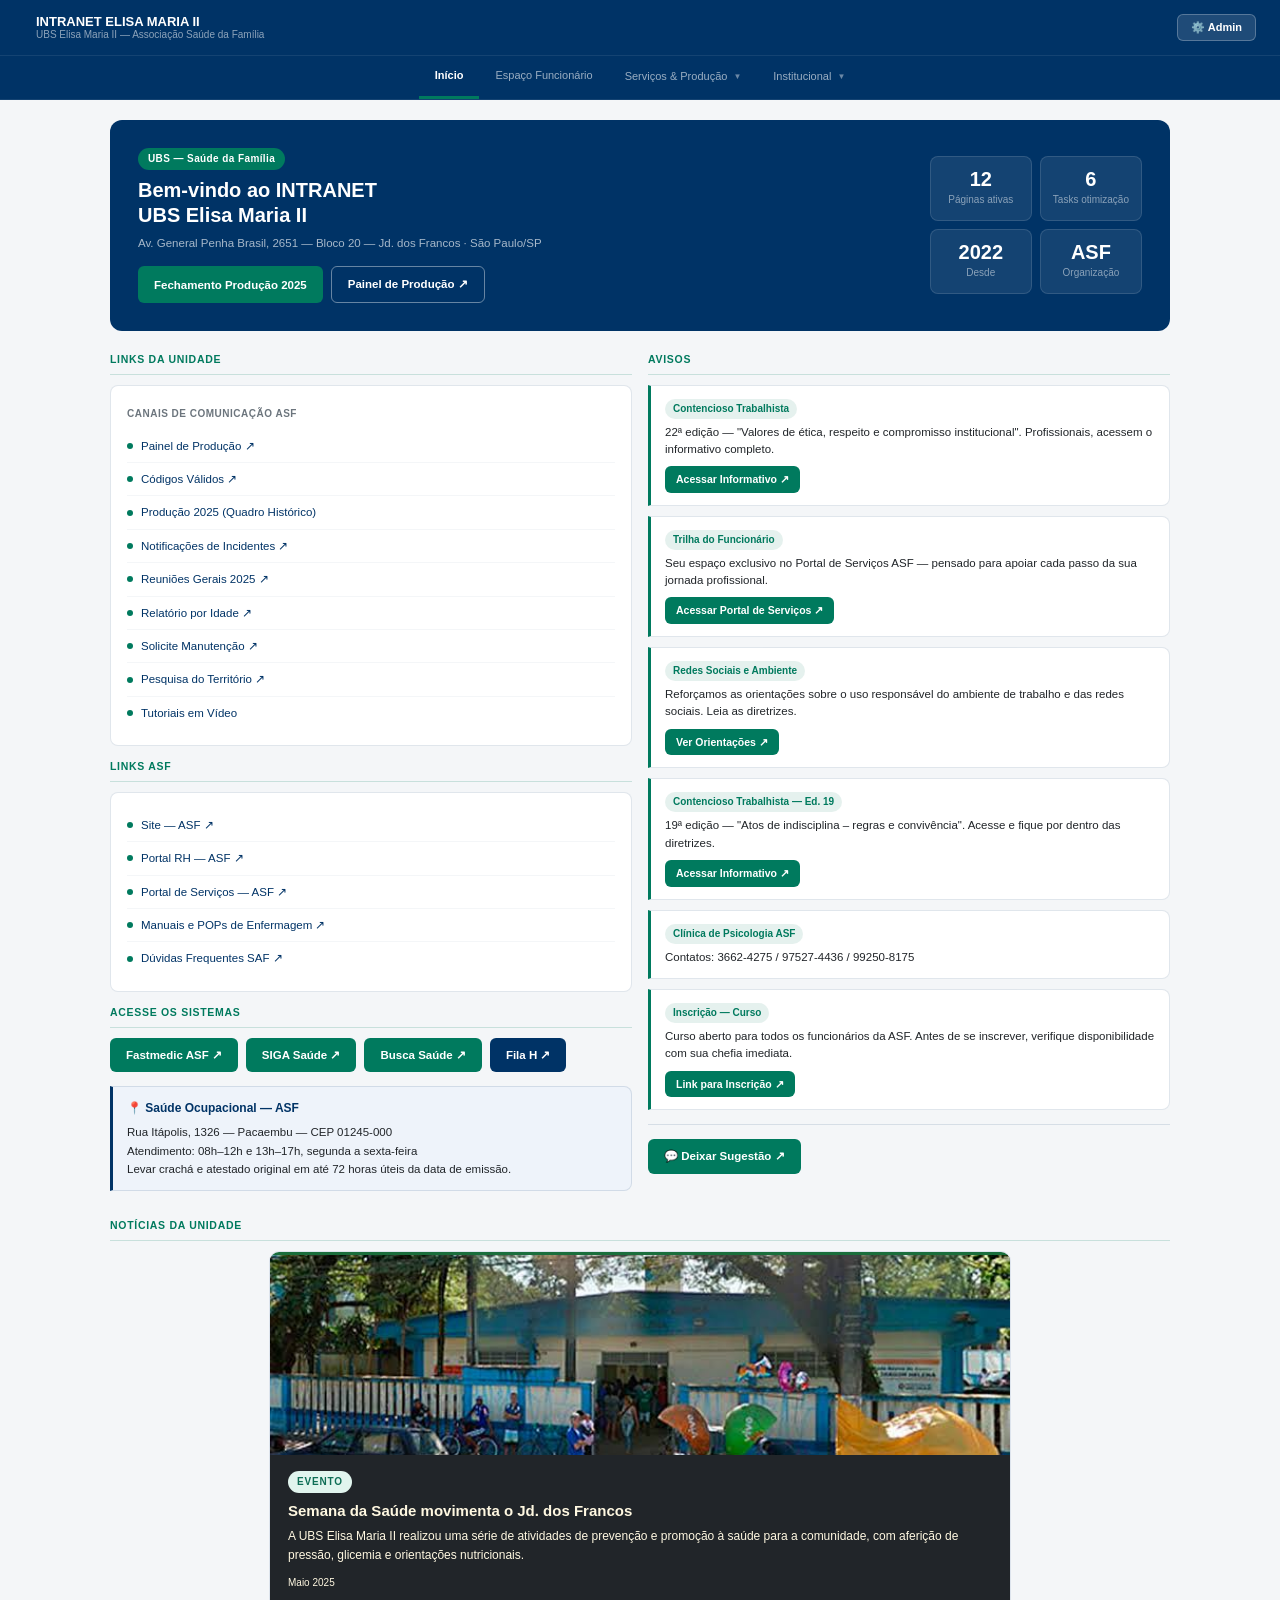
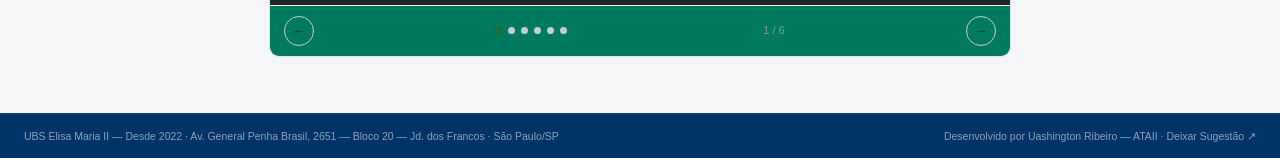
==== index.html @ 4fa6b0f8 "Mudando o nome do arquivo para index.html" ====
<!DOCTYPE html>
<html lang="pt-BR">

<head>
  <meta charset="UTF-8">
  <meta name="viewport" content="width=device-width, initial-scale=1.0">
  <title>INTRANET — UBS Elisa Maria II</title>
  <link rel="stylesheet" href="css/style.css">
</head>

<body>

  <!-- ════════════════════════════ HEADER ════════════════════════════ -->
  <header class="header">
    <a class="brand" onclick="goPage('inicio')">
      <img style="max-width: 8%;" src="asf-removebg-preview.png  " alt="">
      <div class="brand-text">
        <span class="brand-name">INTRANET ELISA MARIA II</span>
        <span class="brand-sub">UBS Elisa Maria II — Associação Saúde da Família</span>
      </div>
    </a>
    <button class="admin-header-btn" onclick="openAdminLogin()">⚙️ Admin</button>
  </header>

  <!-- ════════════════════════════ NAVBAR ════════════════════════════ -->
  <nav class="navbar" id="navbar">
    <!-- Início -->
    <div class="nav-item active" data-page="inicio" onclick="goPage('inicio')">Início</div>

    <!-- Espaço Funcionário -->
    <div class="nav-item" data-page="espaco" onclick="goPage('espaco')">Espaço Funcionário</div>

    <!-- Serviços & Produção -->
    <div class="nav-dropdown">
      <button class="nav-dropbtn">Serviços & Produção <span class="arrow">▼</span></button>
      <div class="nav-dropdown-content">
        <div class="nav-item" data-page="tutoriais" onclick="goPage('tutoriais')">Tutoriais em Vídeo</div>
        <div class="nav-item" data-page="territorio" onclick="goPage('territorio')">Território</div>
        <div class="nav-item" data-page="producao" onclick="goPage('producao')">Fechamento Produção 2025</div>
        <div class="nav-item" data-page="telefones" onclick="goPage('telefones')">Telefones Úteis</div>
      </div>
    </div>

    <!-- Institucional -->
    <div class="nav-dropdown">
      <button class="nav-dropbtn">Institucional <span class="arrow">▼</span></button>
      <div class="nav-dropdown-content">
        <div class="nav-item" data-page="missao" onclick="goPage('missao')">Missão e Visão</div>
        <div class="nav-item" data-page="aconteceu" onclick="goPage('aconteceu')">Aconteceu no Elisa II</div>
      </div>
    </div>
  </nav>

  <!-- ════════════════════════════ PÁGINAS ════════════════════════════ -->

  <!-- ── INÍCIO ── -->
  <div class="page active" id="pg-inicio">
    <div class="main">

      <div class="hero">
        <div class="hero-left">
          <span class="hero-badge">UBS — Saúde da Família</span>
          <h1>Bem-vindo ao INTRANET<br>UBS Elisa Maria II</h1>
          <p>Av. General Penha Brasil, 2651 — Bloco 20 — Jd. dos Francos · São Paulo/SP</p>
          <div class="hero-actions">
            <button class="btn btn-green" onclick="goPage('producao')">Fechamento Produção 2025</button>
            <a class="btn btn-outline-white" href="https://lookerstudio.google.com/s/kSRk7RGG6Fc" target="_blank"
              rel="noopener">Painel de Produção ↗</a>
          </div>
        </div>
        <div class="stats-grid">
          <div class="stat-card">
            <div class="stat-num">12</div>
            <div class="stat-label">Páginas ativas</div>
          </div>
          <div class="stat-card">
            <div class="stat-num">6</div>
            <div class="stat-label">Tasks otimização</div>
          </div>
          <div class="stat-card">
            <div class="stat-num">2022</div>
            <div class="stat-label">Desde</div>
          </div>
          <div class="stat-card">
            <div class="stat-num">ASF</div>
            <div class="stat-label">Organização</div>
          </div>
        </div>
      </div>

      <div class="grid-2">
        <div>
          <div class="section-title">Links da Unidade</div>
          <div class="card">
            <p class="label-mini">Canais de Comunicação ASF</p>
            <a class="link-item" href="https://lookerstudio.google.com/s/kSRk7RGG6Fc" target="_blank"><span
                class="link-dot"></span>Painel de Produção ↗</a>
            <a class="link-item"
              href="https://docs.google.com/spreadsheets/d/16RR93oftCf_HwgSDiR7a7Z479o3SIHsOuPSu8A99-ho/edit?usp=sharing"
              target="_blank"><span class="link-dot"></span>Códigos Válidos ↗</a>
            <a class="link-item" href="#" onclick="goPage('producao');return false;"><span
                class="link-dot"></span>Produção 2025 (Quadro Histórico)</a>
            <a class="link-item" href="http://portal.saudedafamilia.org/ASFPesquisa/" target="_blank"><span
                class="link-dot"></span>Notificações de Incidentes ↗</a>
            <a class="link-item"
              href="https://docs.google.com/spreadsheets/d/e/2PACX-1vTS7S0PNtq6ldLuMy5qvCc7ppmtYqmpJDeay9tLh4TyhqOQcVycq1SSYLpQLKpsd4zYFFqaWVrKKi_M/pub?gid=1036982012&single=true&output=pdf"
              target="_blank"><span class="link-dot"></span>Reuniões Gerais 2025 ↗</a>
            <a class="link-item"
              href="https://lookerstudio.google.com/embed/u/0/reporting/6e486592-03f9-4856-9f16-099adacba0db/page/p_2ce3hm3kwd"
              target="_blank"><span class="link-dot"></span>Relatório por Idade ↗</a>
            <a class="link-item"
              href="https://docs.google.com/forms/d/e/1FAIpQLScyAi8FkZ9QKPuhp3hT5o93SmapsVHcFh4o_IoH3g23QhutRg/viewform"
              target="_blank"><span class="link-dot"></span>Solicite Manutenção ↗</a>
            <a class="link-item"
              href="https://script.google.com/macros/s/AKfycbx_i3jmiJw-WCem_1BwaOjSOH1WIs7LGUbDLyeGyCP2BsDNxpOQcG13u_Mr7_VL13k/exec"
              target="_blank"><span class="link-dot"></span>Pesquisa do Território ↗</a>
            <a class="link-item" href="#" onclick="goPage('tutoriais');return false;"><span
                class="link-dot"></span>Tutoriais em Vídeo</a>
          </div>

          <div class="section-title">Links ASF</div>
          <div class="card">
            <a class="link-item" href="https://www.saudedafamilia.org/" target="_blank"><span
                class="link-dot"></span>Site — ASF ↗</a>
            <a class="link-item" href="http://portal.saudedafamilia.org/PORTALASF/Login.aspx" target="_blank"><span
                class="link-dot"></span>Portal RH — ASF ↗</a>
            <a class="link-item" href="http://portal.saudedafamilia.org/ASF/Home/Index" target="_blank"><span
                class="link-dot"></span>Portal de Serviços — ASF ↗</a>
            <a class="link-item" href="https://www.saudedafamilia.org/Home/Enfermagem" target="_blank"><span
                class="link-dot"></span>Manuais e POPs de Enfermagem ↗</a>
            <a class="link-item" href="https://saudedafamilia.org/Transparencia/DuvidasFrequentesSAF"
              target="_blank"><span class="link-dot"></span>Dúvidas Frequentes SAF ↗</a>
          </div>

          <div class="section-title">Acesse os Sistemas</div>
          <div class="btn-group">
            <a class="btn btn-green" href="https://saude.fastmedic.com.br/asfsaopaulo" target="_blank">Fastmedic ASF
              ↗</a>
            <a class="btn btn-green" href="https://siga.saude.prefeitura.sp.gov.br/sms/login.do?method=logoff"
              target="_blank">SIGA Saúde ↗</a>
            <a class="btn btn-green" href="https://buscasaude.prefeitura.sp.gov.br/" target="_blank">Busca Saúde ↗</a>
            <a class="btn btn-navy" href="http://172.17.250.105:8080/filah" target="_blank">Fila H ↗</a>
          </div>

          <div class="info-block">
            <h3>📍 Saúde Ocupacional — ASF</h3>
            <p>Rua Itápolis, 1326 — Pacaembu — CEP 01245-000<br>
              Atendimento: 08h–12h e 13h–17h, segunda a sexta-feira<br>
              Levar crachá e atestado original em até 72 horas úteis da data de emissão.</p>
          </div>
        </div>

        <div>
          <div class="section-title">Avisos</div>
          <div id="avisos-container"></div>

          <div class="divider"></div>
          <div class="btn-group">
            <a class="btn btn-green"
              href="https://docs.google.com/forms/d/e/1FAIpQLSe1J32KYyP0vvBQekujlsO9l6V8b3mlJfW5ge34xovFd7Z3dQ/viewform"
              target="_blank">💬 Deixar Sugestão ↗</a>
          </div>
        </div>
      </div>

      <!-- ── CARROSSEL DE NOTÍCIAS ── -->
      <div style="margin-bottom:24px;">
        <div class="section-title">Notícias da Unidade</div>
        <div id="news-carousel" style="border-radius:10px;overflow:hidden;background:#fff;border:1px solid #dde4ed;">

          <div style="height:3px;background:#e2eaf2;">
            <div id="news-progress" style="height:3px;background:#1a6e3c;width:0%;"></div>
          </div>

          <!-- SLIDE 1 -->
          <div class="news-slide active" style="display:flex;flex-direction:column;">
            <img src="img/teste.jpg" alt="Semana da Saúde"
              style="width:100%;height:200px;object-fit:cover;display:block;">
            <div style="padding:16px 18px 14px;">
              <span
                style="display:inline-block;font-size:10px;font-weight:700;letter-spacing:.08em;text-transform:uppercase;padding:3px 9px;border-radius:20px;background:#e1f5ee;color:#0f6e56;margin-bottom:8px;">Evento</span>
              <div style="font-size:15px;font-weight:700;color:#1a2f4e;margin:0 0 6px;line-height:1.35;">Semana da Saúde movimenta o Jd. dos Francos</div>
              <div style="font-size:12px;color:#6b7a8d;line-height:1.55;margin:0 0 10px;">A UBS Elisa Maria II realizou uma série de atividades de prevenção e promoção à saúde para a comunidade, com aferição de pressão, glicemia e orientações nutricionais.</div>
              <div style="font-size:10px;color:#a0aab5;">Maio 2025</div>
            </div>
          </div>

          <!-- SLIDE 2 -->
          <div class="news-slide" style="display:none;flex-direction:column;">
            <img src="img/teste.jpg" alt="Capacitação" style="width:100%;height:200px;object-fit:cover;display:block;">
            <div style="padding:16px 18px 14px;">
              <span
                style="display:inline-block;font-size:10px;font-weight:700;letter-spacing:.08em;text-transform:uppercase;padding:3px 9px;border-radius:20px;background:#e6f1fb;color:#185fa5;margin-bottom:8px;">Capacitação</span>
              <div style="font-size:15px;font-weight:700;color:#1a2f4e;margin:0 0 6px;line-height:1.35;">Equipe conclui treinamento em Prontuário Eletrônico</div>
              <div style="font-size:12px;color:#6b7a8d;line-height:1.55;margin:0 0 10px;">Todos os profissionais da unidade participaram do treinamento de atualização no sistema de prontuário eletrônico, garantindo mais segurança e qualidade nos registros.</div>
              <div style="font-size:10px;color:#a0aab5;">Abril 2025</div>
            </div>
          </div>

          <!-- SLIDE 3 -->
          <div class="news-slide" style="display:none;flex-direction:column;">
            <img src="img/teste.jpg" alt="Reconhecimento"
              style="width:100%;height:200px;object-fit:cover;display:block;">
            <div style="padding:16px 18px 14px;">
              <span
                style="display:inline-block;font-size:10px;font-weight:700;letter-spacing:.08em;text-transform:uppercase;padding:3px 9px;border-radius:20px;background:#faeeda;color:#854f0b;margin-bottom:8px;">Reconhecimento</span>
              <div style="font-size:15px;font-weight:700;color:#1a2f4e;margin:0 0 6px;line-height:1.35;">Elisa II é destaque no indicador de acolhimento ASF</div>
              <div style="font-size:12px;color:#6b7a8d;line-height:1.55;margin:0 0 10px;">A unidade foi reconhecida entre as melhores avaliadas no indicador de acolhimento da ASF em 2025, resultado do trabalho dedicado e humanizado de toda a equipe.</div>
              <div style="font-size:10px;color:#a0aab5;">Março 2025</div>
            </div>
          </div>

          <!-- SLIDE 4 -->
          <div class="news-slide" style="display:none;flex-direction:column;">
            <img src="img/teste.jpg" alt="Reforma" style="width:100%;height:200px;object-fit:cover;display:block;">
            <div style="padding:16px 18px 14px;">
              <span
                style="display:inline-block;font-size:10px;font-weight:700;letter-spacing:.08em;text-transform:uppercase;padding:3px 9px;border-radius:20px;background:#eeedfe;color:#534ab7;margin-bottom:8px;">Infraestrutura</span>
              <div style="font-size:15px;font-weight:700;color:#1a2f4e;margin:0 0 6px;line-height:1.35;">Sala de espera reformada e mais acessível</div>
              <div style="font-size:12px;color:#6b7a8d;line-height:1.55;margin:0 0 10px;">A reforma da sala de espera foi concluída com sucesso. O novo espaço conta com melhor iluminação, assentos confortáveis e acessibilidade para pessoas com mobilidade reduzida.</div>
              <div style="font-size:10px;color:#a0aab5;">Fevereiro 2025</div>
            </div>
          </div>

          <!-- SLIDE 5 -->
          <div class="news-slide" style="display:none;flex-direction:column;">
            <img src="img/teste.jpg" alt="Vacinação" style="width:100%;height:200px;object-fit:cover;display:block;">
            <div style="padding:16px 18px 14px;">
              <span
                style="display:inline-block;font-size:10px;font-weight:700;letter-spacing:.08em;text-transform:uppercase;padding:3px 9px;border-radius:20px;background:#fcebeb;color:#a32d2d;margin-bottom:8px;">Vacinação</span>
              <div style="font-size:15px;font-weight:700;color:#1a2f4e;margin:0 0 6px;line-height:1.35;">Campanha Influenza encerra com 100% de meta atingida</div>
              <div style="font-size:12px;color:#6b7a8d;line-height:1.55;margin:0 0 10px;">Graças ao esforço conjunto da equipe e dos Agentes Comunitários de Saúde, a campanha de vacinação contra influenza alcançou 100% da meta na área adscrita da unidade.</div>
              <div style="font-size:10px;color:#a0aab5;">Janeiro 2025</div>
            </div>
          </div>

          <!-- SLIDE 6 -->
          <div class="news-slide" style="display:none;flex-direction:column;">
            <img src="img/teste.jpg" alt="Aniversário" style="width:100%;height:200px;object-fit:cover;display:block;">
            <div style="padding:16px 18px 14px;">
              <span
                style="display:inline-block;font-size:10px;font-weight:700;letter-spacing:.08em;text-transform:uppercase;padding:3px 9px;border-radius:20px;background:#e1f5ee;color:#0f6e56;margin-bottom:8px;">Aniversário</span>
              <div style="font-size:15px;font-weight:700;color:#1a2f4e;margin:0 0 6px;line-height:1.35;">3 anos de UBS Elisa Maria II — obrigado, comunidade!</div>
              <div style="font-size:12px;color:#6b7a8d;line-height:1.55;margin:0 0 10px;">Três anos de história, cuidado e compromisso com a saúde do Jardim dos Francos. A unidade celebra mais um aniversário agradecendo a confiança de cada paciente e família atendida.</div>
              <div style="font-size:10px;color:#a0aab5;">2025</div>
            </div>
          </div>

          <!-- CONTROLES -->
          <div
            style="display:flex;align-items:center;justify-content:space-between;padding:10px 14px;border-top:1px solid #eee;background:#007A5E;">
            <button id="news-prev"
              style="background:none;border:1px solid #c4cdd8;border-radius:50%;width:30px;height:30px;cursor:pointer;font-size:14px;color:#1a2f4e;">&#8592;</button>
            <div id="news-dots" style="display:flex;gap:6px;align-items:center;"></div>
            <span id="news-counter" style="font-size:11px;color:#8a97a5;min-width:36px;text-align:right;"></span>
            <button id="news-next"
              style="background:none;border:1px solid #c4cdd8;border-radius:50%;width:30px;height:30px;cursor:pointer;font-size:14px;color:#1a2f4e;">&#8594;</button>
          </div>

        </div>
      </div>

      <script>
        (function () {
          var slides = document.querySelectorAll('.news-slide');
          var dotsEl = document.getElementById('news-dots');
          var counter = document.getElementById('news-counter');
          var bar = document.getElementById('news-progress');
          var total = slides.length;
          var current = 0;
          var autoTimer, barAnim;
          var INTERVAL = 5000;

          for (var i = 0; i < total; i++) {
            var d = document.createElement('div');
            d.style.cssText = 'width:7px;height:7px;border-radius:50%;background:#c4cdd8;cursor:pointer;transition:background .2s,transform .2s;';
            d.setAttribute('data-i', i);
            d.addEventListener('click', (function (idx) { return function () { goTo(idx); startAuto(); }; })(i));
            dotsEl.appendChild(d);
          }

          function updateDots() {
            var ds = dotsEl.querySelectorAll('div');
            ds.forEach(function (d, i) {
              d.style.background = i === current ? '#1a6e3c' : '#c4cdd8';
              d.style.transform = i === current ? 'scale(1.3)' : 'scale(1)';
            });
          }

          function goTo(n) {
            slides[current].style.display = 'none';
            current = (n + total) % total;
            slides[current].style.display = 'flex';
            counter.textContent = (current + 1) + ' / ' + total;
            updateDots();
            animateBar();
          }

          function animateBar() {
            clearTimeout(barAnim);
            bar.style.transition = 'none';
            bar.style.width = '0%';
            setTimeout(function () {
              bar.style.transition = 'width ' + INTERVAL + 'ms linear';
              bar.style.width = '100%';
            }, 30);
          }

          function startAuto() {
            clearInterval(autoTimer);
            autoTimer = setInterval(function () { goTo(current + 1); }, INTERVAL);
          }

          document.getElementById('news-prev').addEventListener('click', function () { clearInterval(autoTimer); goTo(current - 1); startAuto(); });
          document.getElementById('news-next').addEventListener('click', function () { clearInterval(autoTimer); goTo(current + 1); startAuto(); });

          goTo(0);
          startAuto();
        })();
      </script>

    </div>
  </div>

  <!-- ── TUTORIAIS ── -->
  <div class="page" id="pg-tutoriais">
    <div class="main">
      <div class="hero">
        <div class="hero-left">
          <span class="hero-badge">Capacitação</span>
          <h1>Tutoriais em Vídeo</h1>
          <p>Aprenda a usar os sistemas da unidade passo a passo</p>
        </div>
      </div>
      <div class="alert">
        <span class="alert-icon">ℹ️</span>
        <span>Os vídeos estão armazenados no Google Drive. Clique em "Assistir" para abrir em uma nova aba.
          <strong>Nenhum vídeo é carregado diretamente na página</strong> — isso garante um carregamento mais
          rápido.</span>
      </div>
      <div class="grid-2">
        <div class="video-card">
          <div class="video-thumb">
            <button class="play-btn"
              onclick="window.open('https://drive.google.com/file/d/1mXkRnqcC8wwDzUkpJ5pXnaUui_L8RRW_/view','_blank')">
              <div class="play-icon"></div>
            </button>
          </div>
          <div class="video-info">
            <div class="video-title">Relatório de Cadastro de Usuários</div>
            <div class="video-desc">Cadastro por Idade — Passo a passo completo</div>
            <a class="btn btn-green btn-sm"
              href="https://drive.google.com/file/d/1mXkRnqcC8wwDzUkpJ5pXnaUui_L8RRW_/view" target="_blank">Assistir no
              Drive ↗</a>
          </div>
        </div>
        <div class="video-card">
          <div class="video-thumb">
            <button class="play-btn"
              onclick="window.open('https://drive.google.com/file/d/16OH_33ufA7rWOTT4LF8O9ZPkL-j_igmp/view','_blank')">
              <div class="play-icon"></div>
            </button>
          </div>
          <div class="video-info">
            <div class="video-title">Ativação do Certificado Digital</div>
            <div class="video-desc">Como ativar e configurar seu certificado passo a passo</div>
            <a class="btn btn-green btn-sm"
              href="https://drive.google.com/file/d/16OH_33ufA7rWOTT4LF8O9ZPkL-j_igmp/view" target="_blank">Assistir no
              Drive ↗</a>
          </div>
        </div>
      </div>
    </div>
  </div>

  <!-- ── TERRITÓRIO ── -->
  <div class="page" id="pg-territorio">
    <div class="main">
      <div class="hero">
        <div class="hero-left">
          <span class="hero-badge">Território</span>
          <h1>Pesquisa de Endereços</h1>
          <p>Consulte o mapa territorial da UBS Elisa Maria II</p>
        </div>
      </div>
      <div class="info-block">
        <h3>Como usar a ferramenta de território</h3>
        <p>Acesse a ferramenta de pesquisa abaixo para localizar endereços dentro da área de cobertura da UBS. A
          ferramenta abre em uma nova aba para melhor desempenho — sem carregamento pesado na página.</p>
      </div>
      <div class="btn-group">
        <a class="btn btn-green"
          href="https://script.google.com/macros/s/AKfycbx_i3jmiJw-WCem_1BwaOjSOH1WIs7LGUbDLyeGyCP2BsDNxpOQcG13u_Mr7_VL13k/exec"
          target="_blank">🗺️ Abrir Pesquisa de Território ↗</a>
        <a class="btn btn-navy" href="https://www.google.com/maps/search/Jd.+dos+Francos,+São+Paulo" target="_blank">Ver
          Mapa no Google Maps ↗</a>
      </div>
      <div class="card">
        <div class="section-title">Área de Cobertura</div>
        <p style="font-size:12px;color:var(--muted);margin-bottom:8px;">Região atendida pela UBS Elisa Maria II — Jardim
          dos Francos, São Paulo/SP.</p>
        <div
          style="background:#EEF3FA;border-radius:6px;height:100px;display:flex;align-items:center;justify-content:center;color:var(--navy);font-family:Arial,sans-serif;font-weight:700;font-size:12px;gap:8px;">
          <span>🗺️</span> Jd. dos Francos — Av. General Penha Brasil, 2651
        </div>
      </div>
    </div>
  </div>

  <!-- ── ACONTECEU ── -->
  <div class="page" id="pg-aconteceu">
    <div class="main">
      <div class="hero">
        <div class="hero-left">
          <span class="hero-badge">Notícias</span>
          <h1>Aconteceu no Elisa II</h1>
          <p>Fique por dentro das novidades e conquistas da nossa unidade</p>
        </div>
      </div>
      <div class="grid-4">
        <!-- Card 1: Grupo Mexa-se -->
        <div class="news-card">
          <div class="news-img-container">
            <img src="images/mexa_se.jpg" alt="Grupo Mexa-se" class="news-img">
          </div>
          <div class="news-content">
            <span class="notice-tag" style="background: rgba(0, 122, 94, 0.1); color: var(--green);">Comunidade</span>
            <h3 class="news-title">GRUPO MEXA -SE</h3>
            <p class="news-desc">Atividades físicas, alongamentos e dinâmicas promovendo a saúde coletiva e a melhoria
              da qualidade de vida dos participantes da UBS Elisa Maria II.</p>
            <p class="news-date">📅 16 de Setembro de 2025</p>
          </div>
        </div>

        <!-- Card 2: PSE Bernardino -->
        <div class="news-card">
          <div class="news-img-container">
            <img src="images/pse_bernardino.jpg" alt="PSE - EMEI Bernardino" class="news-img">
          </div>
          <div class="news-content">
            <span class="notice-tag" style="background: rgba(0, 51, 102, 0.1); color: var(--navy);">Educação &
              Saúde</span>
            <h3 class="news-title">PSE — EMEI BERNARDINO PIMENTEL MENDES, DR</h3>
            <p class="news-desc">Programa Saúde na Escola levando ações preventivas, orientações de higiene bucal e
              avaliações básicas de saúde para os alunos da EMEI Bernardino.</p>
            <p class="news-date">📅 Setembro de 2025</p>
          </div>
        </div>

        <!-- Card 3: Grupo Melhor Idade -->
        <div class="news-card">
          <div class="news-img-container">
            <img src="images/melhor_idade.jpg" alt="Grupo Melhor Idade" class="news-img">
          </div>
          <div class="news-content">
            <span class="notice-tag" style="background: rgba(224, 122, 0, 0.1); color: #e07a00;">Melhor Idade</span>
            <h3 class="news-title">GRUPO MELHOR IDADE</h3>
            <p class="news-desc">Encontro integrativo especial dedicado à terceira idade, fortalecendo vínculos
              comunitários, exercícios corporais leves e orientações de bem-estar.</p>
            <p class="news-date">📅 09 de Setembro de 2025</p>
          </div>
        </div>

        <!-- Card 4: Grupo Equipe 04 -->
        <div class="news-card">
          <div class="news-img-container">
            <img src="images/equipe_04.jpg" alt="Grupo Equipe 04" class="news-img">
          </div>
          <div class="news-content">
            <span class="notice-tag" style="background: rgba(0, 51, 102, 0.1); color: var(--navy);">Saúde &
              Família</span>
            <h3 class="news-title">GRUPO EQUIPE 04</h3>
            <p class="news-desc">Ações e encontros direcionados à comunidade atendida pela equipe de saúde da família
              04, fortalecendo a promoção da saúde e o cuidado integrado.</p>
            <p class="news-date">📅 08 de Setembro de 2025</p>
          </div>
        </div>
      </div>
    </div>
  </div>

  <!-- ── PRODUÇÃO ── -->
  <div class="page" id="pg-producao">
    <div class="main">
      <div class="hero">
        <div class="hero-left">
          <span class="hero-badge">Gestão</span>
          <h1>Fechamento da Produção 2025</h1>
          <p>Quadro histórico e relatórios de produção da unidade</p>
        </div>
      </div>
      <div class="alert">
        <span class="alert-icon">ℹ️</span>
        <span>Os painéis abrem no Looker Studio e planilhas em nova aba — sem iframe embutido. Isso garante
          <strong>carregamento muito mais rápido</strong> desta página.</span>
      </div>
      <div class="section-title">Acesso Rápido</div>
      <div class="btn-group">
        <a class="btn btn-green" href="https://lookerstudio.google.com/s/kSRk7RGG6Fc" target="_blank">📊 Painel de
          Produção — Looker Studio ↗</a>
        <a class="btn btn-green"
          href="https://docs.google.com/spreadsheets/d/16RR93oftCf_HwgSDiR7a7Z479o3SIHsOuPSu8A99-ho/edit"
          target="_blank">📋 Planilha Códigos Válidos ↗</a>
        <a class="btn btn-green"
          href="https://docs.google.com/spreadsheets/d/e/2PACX-1vTS7S0PNtq6ldLuMy5qvCc7ppmtYqmpJDeay9tLh4TyhqOQcVycq1SSYLpQLKpsd4zYFFqaWVrKKi_M/pub?gid=1036982012&single=true&output=pdf"
          target="_blank">📄 Reuniões Gerais 2025 (PDF) ↗</a>
        <a class="btn btn-green"
          href="https://lookerstudio.google.com/embed/u/0/reporting/6e486592-03f9-4856-9f16-099adacba0db/page/p_2ce3hm3kwd"
          target="_blank">📈 Relatório por Idade ↗</a>
      </div>
      <div class="section-title">Status Mensal 2025</div>
      <div class="grid-4" id="meses-container"></div>
    </div>
  </div>

  <!-- ── ESPAÇO FUNCIONÁRIO ── -->
  <div class="page" id="pg-espaco">
    <div class="main">
      <div class="hero">
        <div class="hero-left">
          <h1>Espaço Funcionário ASF</h1>
          <p>Portal exclusivo de recursos, vídeo educativos, bem-estar, aniversariantes e segurança para colaboradores
          </p>
        </div>
      </div>

      <!-- Barra de Sub-abas Secundárias -->
      <div class="subtabs-container">
        <button class="subtab-btn active" onclick="switchSubTab('sub-sistemas')">💼 Sistemas & RH</button>
        <button class="subtab-btn" onclick="switchSubTab('sub-ouvidoria')">📢 Vídeos Educativos</button>
        <button class="subtab-btn" onclick="switchSubTab('sub-psicologia')">🧠 Psicologia</button>
        <button class="subtab-btn" onclick="switchSubTab('sub-aniversariantes')">📅 Aniversariantes</button>
        <button class="subtab-btn" onclick="switchSubTab('sub-saude')">❤️ Saúde & Bem-estar</button>
        <button class="subtab-btn" onclick="switchSubTab('sub-seguranca')">🛡️ Segurança TI</button>
      </div>

      <!-- 1. ABA: SISTEMAS & RH -->
      <div class="subtab-content active" id="sub-sistemas">
        <div class="grid-2">
          <div>
            <div class="section-title">Portais e Sistemas</div>
            <div class="btn-group">
              <a class="btn btn-green" href="http://portal.saudedafamilia.org/PORTALASF/Login.aspx"
                target="_blank">Portal
                RH — ASF ↗</a>
              <a class="btn btn-green" href="http://portal.saudedafamilia.org/ASF/Home/Index" target="_blank">Portal de
                Serviços ↗</a>
              <a class="btn btn-green" href="http://portal.saudedafamilia.org/ASF/Home/Index" target="_blank">Trilha do
                Funcionário ↗</a>
              <a class="btn btn-green" href="https://www.saudedafamilia.org/Home/Enfermagem" target="_blank">Manuais e
                POPs ↗</a>
            </div>
            <div class="info-block">
              <h3>📍 Saúde Ocupacional</h3>
              <p>Rua Itápolis, 1326 — Pacaembu — CEP 01245-000<br>
                Segunda a sexta-feira: 08h–12h e 13h–17h<br>
                Levar crachá e atestado original em até 72 horas úteis da data de emissão do atestado.</p>
            </div>
          </div>
          <div>
            <div class="section-title">Documentos e Formulários</div>
            <div class="card">
              <a class="link-item"
                href="https://docs.google.com/forms/d/e/1FAIpQLScyAi8FkZ9QKPuhp3hT5o93SmapsVHcFh4o_IoH3g23QhutRg/viewform"
                target="_blank"><span class="link-dot"></span>Solicitar Manutenção (Formulário) ↗</a>
              <a class="link-item" href="http://portal.saudedafamilia.org/ASFPesquisa/" target="_blank"><span
                  class="link-dot"></span>Notificações de Incidentes ↗</a>
              <a class="link-item" href="https://saudedafamilia.org/Transparencia/DuvidasFrequentesSAF"
                target="_blank"><span class="link-dot"></span>Dúvidas Frequentes SAF ↗</a>
              <a class="link-item"
                href="https://docs.google.com/forms/d/e/1FAIpQLSdsy1M9MtdnxnPOBzyXsY5u_iSV0Q4iu7Yv8FU4Cr7qBQOpcw/viewform"
                target="_blank"><span class="link-dot"></span>Contencioso Trabalhista — Ed. 22 ↗</a>
              <a class="link-item"
                href="https://docs.google.com/forms/d/e/1FAIpQLSe1J32KYyP0vvBQekujlsO9l6V8b3mlJfW5ge34xovFd7Z3dQ/viewform"
                target="_blank"><span class="link-dot"></span>Deixar uma Sugestão ↗</a>
            </div>
          </div>
        </div>
      </div>

      <!-- 2. ABA: OUVIDORIA & SAF -->
      <div class="subtab-content" id="sub-ouvidoria">
        <div class="alert">
          <span class="alert-icon">ℹ️</span>
          <span>Vídeos informativos e canais oficiais de ouvidoria para os funcionários da ASF. Clique nos cards abaixo
            para assistir.</span>
        </div>

        <div class="grid-4">
          <!-- Vídeo 1 -->
          <div class="video-card">
            <div class="video-thumb">
              <button class="play-btn" onclick="window.open('https://www.youtube.com/','_blank')">
                <div class="play-icon"></div>
              </button>
            </div>
            <div class="video-info">
              <div class="video-title">Prevenção ao uso de álcool e drogas</div>
              <div class="video-desc">Campanha de prevenção ao uso de álcool e drogas</div>
              <a class="btn btn-green btn-sm" href="https://youtu.be/ghYQOT6_ovs?si=nH6kwD9i5uHz9Vl2"
                target="_blank">Assistir Vídeo ↗</a>
            </div>
          </div>
          <!-- Vídeo 2 -->
          <div class="video-card">
            <div class="video-thumb">
              <button class="play-btn" onclick="window.open('https://www.youtube.com/','_blank')">
                <div class="play-icon"></div>
              </button>
            </div>
            <div class="video-info">
              <div class="video-title">Prevenção à violência</div>
              <div class="video-desc">Vídeo da campanha de prevenção à violência da ASF</div>
              <a class="btn btn-green btn-sm" href="https://youtu.be/dS9yoYqJge0?si=47dHE1xoukK-ffyj"
                target="_blank">Assistir Vídeo ↗</a>
            </div>
          </div>
          <!-- Vídeo 3 -->
          <div class="video-card">
            <div class="video-thumb">
              <button class="play-btn" onclick="window.open('https://www.youtube.com/','_blank')">
                <div class="play-icon"></div>
              </button>
            </div>
            <div class="video-info">
              <div class="video-title">Prevenção à ISTs</div>
              <div class="video-desc">Vídeo sobre prevenção às Infecções Sexualmente Transmissíveis</div>
              <a class="btn btn-green btn-sm" href="https://youtu.be/fNUR7X4oMcY?si=wUTLVt78jcAh7-5s"
                target="_blank">Assistir Vídeo ↗</a>
            </div>
          </div>
          <!-- Vídeo 4 -->
          <div class="video-card">
            <div class="video-thumb">
              <button class="play-btn" onclick="window.open('https://www.youtube.com/','_blank')">
                <div class="play-icon"></div>
              </button>
            </div>
            <div class="video-info">
              <div class="video-title">Prevenção ao Assédio</div>
              <div class="video-desc">Diretrizes de conduta profissional e integridade</div>
              <a class="btn btn-green btn-sm" href="https://youtu.be/bkGp3wsfzL0?si=sgEs3sDtAex7jfDM"
                target="_blank">Assistir Vídeo ↗</a>
            </div>
          </div>
        </div>

        <div class="grid-2" style="margin-top: 20px;">
          <div>
            <div class="section-title">Links Importantes & Enquetes</div>
            <div class="card">
              <a class="link-item" href="https://saudedafamilia.org/Transparencia/DuvidasFrequentesSAF"
                target="_blank"><span class="link-dot"></span>Dúvidas Frequentes ↗</a>
              <a class="link-item" href="https://docs.google.com/forms/" target="_blank"><span
                  class="link-dot"></span>Enquete sobre confiança na Ouvidoria ASF ↗</a>
              <a class="link-item" href="https://docs.google.com/forms/" target="_blank"><span
                  class="link-dot"></span>Serviço de Atendimento ao Funcionário (SAF) - Formulário ↗</a>
            </div>
          </div>
          <div>
            <div class="section-title">Registro de Manifestações</div>
            <div class="info-block" style="border-left-color: var(--green);">
              <h3>📧 saf@saudedafamilia.org</h3>
              <p style="margin-top: 8px;">Para registrar a sua manifestação, envie a mensagem através do seu e-mail
                institucional (<strong>@saudedafamilia.org</strong>)</p>
            </div>
          </div>
        </div>
      </div>

      <!-- 3. ABA: PSICOLOGIA -->
      <div class="subtab-content" id="sub-psicologia">
        <div class="grid-2">
          <div>
            <div class="section-title">Contatos & Agendamento</div>
            <div class="info-block">
              <h3>📞 Contatos</h3>
              <p><strong>3662-4275</strong><br><strong>97527-4436</strong><br><strong>99250-8175</strong></p>
            </div>
            <div class="info-block">
              <h3>Como agendar</h3>
              <p>Entre em contato pelos telefones acima ou acesse o formulário de agendamento online. O atendimento é
                <strong>sigiloso e gratuito</strong> para todos os funcionários ASF.
              </p>
            </div>
            <a class="btn btn-green"
              href="https://docs.google.com/forms/d/e/1FAIpQLSdsy1M9MtdnxnPOBzyXsY5u_iSV0Q4iu7Yv8FU4Cr7qBQOpcw/viewform"
              target="_blank">📅 Agendar Atendimento ↗</a>
          </div>
          <div>
            <div class="section-title">Serviços Disponíveis</div>
            <div class="card">
              <div class="link-item"><span class="link-dot"></span>Atendimento psicológico individual</div>
              <div class="link-item"><span class="link-dot"></span>Grupo de apoio ao trabalhador</div>
              <div class="link-item"><span class="link-dot"></span>Orientação em saúde mental</div>
              <div class="link-item"><span class="link-dot"></span>Prevenção e cuidado com burnout</div>
              <div class="link-item"><span class="link-dot"></span>Acompanhamento de afastamentos</div>
              <div class="link-item"><span class="link-dot"></span>Suporte em situações de crise</div>
            </div>
          </div>
        </div>
      </div>

      <!-- 4. ABA: ANIVERSARIANTES -->
      <div class="subtab-content" id="sub-aniversariantes">
        <div class="grid-3">
          <div class="team-card">
            <div class="avatar">MA</div>
            <div class="team-name">Maria Aparecida</div>
            <div class="team-role">Enfermagem — 05/Maio</div>
          </div>
          <div class="team-card">
            <div class="avatar">JR</div>
            <div class="team-name">José Roberto</div>
            <div class="team-role">ACS — 12/Maio</div>
          </div>
          <div class="team-card">
            <div class="avatar">FS</div>
            <div class="team-name">Fernanda Silva</div>
            <div class="team-role">Recepção — 18/Maio</div>
          </div>
          <div class="team-card">
            <div class="avatar">CT</div>
            <div class="team-name">Carlos Teixeira</div>
            <div class="team-role">Médico — 23/Maio</div>
          </div>
          <div class="team-card">
            <div class="avatar">LO</div>
            <div class="team-name">Luciana Oliveira</div>
            <div class="team-role">Odontologia — 28/Maio</div>
          </div>
          <div class="team-card">
            <div class="avatar">UR</div>
            <div class="team-name">Uashington Ribeiro</div>
            <div class="team-role">ATAII — 31/Maio</div>
          </div>
        </div>
      </div>

      <!-- 5. ABA: SAÚDE & BEM-ESTAR -->
      <div class="subtab-content" id="sub-saude">
        <div class="grid-3">
          <div class="info-block">
            <h3>❤️ Exames Preventivos</h3>
            <p>Mantenha seus exames em dia. Consulte o calendário de prevenção da ASF e agende pelo Portal de Serviços.
            </p>
            <div style="margin-top:10px"><a class="btn btn-green btn-sm"
                href="http://portal.saudedafamilia.org/ASF/Home/Index" target="_blank">Ver Calendário ↗</a></div>
          </div>
          <div class="info-block">
            <h3>🏃 Atividade Física</h3>
            <p>Pausas ativas e orientações de exercícios para profissionais da saúde. Pequenos movimentos fazem grande
              diferença.</p>
            <div style="margin-top:10px"><a class="btn btn-green btn-sm"
                href="http://portal.saudedafamilia.org/ASF/Home/Index" target="_blank">Ver Dicas ↗</a></div>
          </div>
          <div class="info-block">
            <h3>🧠 Saúde Mental</h3>
            <p>Recursos de apoio psicológico e autocuidado disponíveis gratuitamente para todos os funcionários ASF.</p>
            <div style="margin-top:10px"><button class="btn btn-green btn-sm"
                onclick="switchSubTab('sub-psicologia')">Ver Suporte →</button></div>
          </div>
        </div>
        <div class="section-title">Links de Saúde</div>
        <div class="btn-group">
          <a class="btn btn-green" href="https://buscasaude.prefeitura.sp.gov.br/" target="_blank">Busca Saúde SP ↗</a>
          <a class="btn btn-green" href="https://prefeitura.sp.gov.br/web/saude" target="_blank">Secretaria Municipal de
            Saúde ↗</a>
          <a class="btn btn-navy" href="http://portal.saudedafamilia.org/ASF/Home/Index" target="_blank">Portal de
            Serviços ASF ↗</a>
        </div>
      </div>

      <!-- 6. ABA: SEGURANÇA TI -->
      <div class="subtab-content" id="sub-seguranca">

        <!-- Comunicado Oficial de Segurança -->
        <div class="notice" style="border-left-color: #e07a00; margin-bottom: 20px; background: #fffdf9;">
          <span class="notice-tag" style="background: rgba(224, 122, 0, 0.1); color: #e07a00;">⏳ CURSO OBRIGATÓRIO —
            ÚLTIMA SEMANA</span>
          <p style="margin-top: 8px; font-size: 12px; line-height: 1.6; color: var(--text);">
            Prezados(as),<br><br>
            Entramos na <strong>última semana</strong> do curso obrigatório <strong>"Compartilhamento de
              Dados"</strong>. É essencial que todos os gestores alinhem com suas equipes para que os funcionários
            realizem os cursos disponíveis dentro do prazo.<br><br>
            Lembramos que a missão da ASF é prestar um serviço de qualidade e segurança, e a realização destes
            treinamentos é fundamental para mantermos nossos padrões de excelência.<br><br>
            Contamos com a colaboração de todos.<br><br>
            <em>Atenciosamente,<br><strong>Segurança da Informação – ASF</strong></em><br><br>
            <span style="display: block; text-align: center; margin-top: 12px;">
              <em><strong>Caso já tenha realizado o curso, pedimos que desconsidere esta mensagem.</strong></em>
            </span>
          </p>
        </div>

        <div class="grid-2">
          <div>
            <div class="section-title">Regras Essenciais</div>
            <div class="card">
              <div class="link-item"><span class="link-dot"></span>Não compartilhe sua senha com ninguém</div>
              <div class="link-item"><span class="link-dot"></span>Bloqueie o computador ao se ausentar</div>
              <div class="link-item"><span class="link-dot"></span>Não use redes Wi-Fi públicas para acessar sistemas
              </div>
              <div class="link-item"><span class="link-dot"></span>Reporte e-mails suspeitos imediatamente ao TI</div>
              <div class="link-item"><span class="link-dot"></span>Use somente dispositivos autorizados pela ASF</div>
              <div class="link-item"><span class="link-dot"></span>Mantenha o sistema operacional sempre atualizado
              </div>
              <div class="link-item"><span class="link-dot"></span>Não fotografe telas com dados de pacientes</div>
              <div class="link-item"><span class="link-dot"></span>Acesse apenas sistemas necessários para sua função
              </div>
            </div>
          </div>
          <div>
            <div class="section-title">Suporte & Incidentes</div>
            <div class="info-block danger">
              <h3>🚨 Em caso de incidente</h3>
              <p>Registre o ocorrido imediatamente pelo formulário de Notificação de Incidentes. Não tente resolver
                sozinho. Contate o responsável de TI da unidade.</p>
              <div style="margin-top:10px"><a class="btn btn-green btn-sm"
                  href="http://portal.saudedafamilia.org/ASFPesquisa/" target="_blank">Notificar Incidente ↗</a></div>
            </div>
            <div class="info-block">
              <h3>📱 Redes Sociais</h3>
              <p>Não divulgue informações de pacientes ou da unidade em redes sociais. Siga as orientações do
                Contencioso
                Trabalhista sobre uso responsável.</p>
            </div>
            <div class="info-block">
              <h3>🔒 Contato TI</h3>
              <p>Responsável: Uashington Ribeiro — ATAII<br>
                E-mail: uribeiro@norte.saudedafamilia.org</p>
            </div>
          </div>
        </div>
      </div>

    </div>
  </div>

  <!-- ── TELEFONES ── -->
  <div class="page" id="pg-telefones">
    <div class="main">
      <div class="hero">
        <div class="hero-left">
          <span class="hero-badge">Contatos</span>
          <h1>Telefones Úteis</h1>
          <p>Ramais e contatos da unidade, ASF e serviços de emergência</p>
        </div>
      </div>
      <div class="section-title">Contatos da Unidade</div>
      <div class="grid-3">
        <!-- Telefone da Unidade (Destaque) -->
        <div class="phone-card" style="border-left: 3px solid var(--green);">
          <div class="phone-dept" style="color: var(--green); font-weight: bold;">Telefone da Unidade</div>
          <div class="phone-num" style="color: var(--navy);">(11) 5237-4396</div>
          <div class="phone-ext" style="word-break: break-all; font-size: 10px; margin-top: 4px;">Email:
            ubs.elisamariaII@norte.saudedafamilia.org</div>
        </div>
      </div>
      <div class="section-title">Saúde Ocupacional e ASF</div>
      <div class="grid-3">
        <!-- Coordenação Norte (Destaque) -->
        <div class="phone-card" style="border-left: 3px solid var(--navy);">
          <div class="phone-dept" style="color: var(--navy); font-weight: bold;">Coordenação Norte</div>
          <div class="phone-num" style="color: var(--green);">(11) 3950-2036</div>
          <div class="phone-ext" style="word-break: break-all; font-size: 10px; margin-top: 4px;">Email:
            asfnorte.info@saudedafamilia.org</div>
        </div>
      </div>
    </div>
  </div>

  <!-- ── MISSÃO ── -->
  <div class="page" id="pg-missao">
    <div class="main">
      <div class="hero">
        <div class="hero-left">
          <span class="hero-badge">Institucional</span>
          <h1>Missão e Visão — ASF</h1>
          <p>Os valores que guiam nossa atuação diária na UBS Elisa Maria II</p>
        </div>
      </div>
      <div class="grid-2">
        <div class="info-block" style="border-left-color:var(--navy)">
          <h3>🎯 Missão</h3>
          <p>Elevação da qualidade de vida humana por meio de assistência,
            atendimento e educação à população vulnerável através do fomento na área da saúde.</p>
        </div>
        <div class="info-block" style="border-left-color:var(--green)">
          <h3>🔭 Visão</h3>
          <p>Compromisso com a vida, justiça social e o desenvolvimento socioeconômico da população por meio de sua área
            de
            atuação em saúde, visando contribuir para que a população vulnerável tenha acesso à assistência à saúde de
            qualidade, universal e de maneira humanizada.</p>
        </div>
      </div>
      <div class="section-title">Nossos Valores</div>
      <div class="grid-center-last">
        <div class="value-card">
          <span class="value-icon">⚖️</span>
          <div class="value-title">Legalidade</div>
          <div class="value-desc">Atuação em estrita conformidade com as leis e regulamentos vigentes</div>
        </div>
        <div class="value-card">
          <span class="value-icon">👤</span>
          <div class="value-title">Impessoalidade</div>
          <div class="value-desc">Tratamento neutro e equânime, priorizando sempre o interesse público</div>
        </div>
        <div class="value-card">
          <span class="value-icon">🤝</span>
          <div class="value-title">Igualdade</div>
          <div class="value-desc">Garantia de acesso universal e tratamento justo para todos, sem distinção</div>
        </div>
        <div class="value-card">
          <span class="value-icon">📜</span>
          <div class="value-title">Moralidade</div>
          <div class="value-desc">Conduta pautada por princípios de decência, honradez e integridade profissional</div>
        </div>
        <div class="value-card">
          <span class="value-icon">💎</span>
          <div class="value-title">Transparência</div>
          <div class="value-desc">Acesso claro e aberto às informações e processos de gestão institucional</div>
        </div>
        <div class="value-card">
          <span class="value-icon">🛡️</span>
          <div class="value-title">Honestidade</div>
          <div class="value-desc">Compromisso inabalável com a verdade e a retidão em todas as relações</div>
        </div>
        <div class="value-card">
          <span class="value-icon">⚡</span>
          <div class="value-title">Eficiência</div>
          <div class="value-desc">Otimização de recursos para oferecer a melhor assistência à saúde com agilidade</div>
        </div>
        <div class="value-card">
          <span class="value-icon">❤️</span>
          <div class="value-title">Responsabilidade Social</div>
          <div class="value-desc">Compromisso ativo com o bem-estar e o desenvolvimento da nossa comunidade</div>
        </div>
        <div class="value-card">
          <span class="value-icon">🌱</span>
          <div class="value-title">Responsabilidade Ambiental</div>
          <div class="value-desc">Práticas sustentáveis e cuidado com o meio ambiente para preservar a vida</div>
        </div>
        <div class="value-card">
          <span class="value-icon">🧭</span>
          <div class="value-title">Ética</div>
          <div class="value-desc">Agir com retidão, consciência e responsabilidade em todas as decisões e cuidados</div>
        </div>
        <div class="value-card">
          <span class="value-icon">🙌</span>
          <div class="value-title">Respeito</div>
          <div class="value-desc">Valorização do ser humano, acolhimento da diversidade e empatia mútua</div>
        </div>
      </div>
      <div style="margin-top:4px; display: flex; justify-content: center;">
        <a class="btn btn-green" href="https://www.saudedafamilia.org/" target="_blank">Saiba mais sobre a ASF ↗</a>
      </div>
    </div>
  </div>

  <!-- ════════════════════════════ FOOTER ════════════════════════════ -->
  <footer class="footer">
    <span>UBS Elisa Maria II — Desde 2022 · Av. General Penha Brasil, 2651 — Bloco 20 — Jd. dos Francos · São
      Paulo/SP</span>
    <span>Desenvolvido por Uashington Ribeiro — ATAII · <a
        href="https://docs.google.com/forms/d/e/1FAIpQLSe1J32KYyP0vvBQekujlsO9l6V8b3mlJfW5ge34xovFd7Z3dQ/viewform"
        target="_blank">Deixar Sugestão ↗</a></span>
  </footer>

  <script src="js/script.js"></script>

  <!-- ══════════════════════════════════════════
       TOAST
  ══════════════════════════════════════════ -->
  <div id="admin-toast"></div>

  <!-- ══════════════════════════════════════════
       MODAL DE LOGIN
  ══════════════════════════════════════════ -->
  <div class="adm-overlay" id="loginOverlay" onclick="closeLoginOutside(event)">
    <div class="adm-login-box">
      <div class="adm-login-logo">⚙️</div>
      <h2 class="adm-login-title">Acesso Administrativo</h2>
      <p class="adm-login-sub">INTRANET — UBS Elisa Maria II</p>
      <div class="adm-form-group">
        <label>Usuário</label>
        <input type="text" id="login-user" placeholder="Digite seu usuário" autocomplete="off">
      </div>
      <div class="adm-form-group">
        <label>Senha</label>
        <input type="password" id="login-pass" placeholder="Digite sua senha" onkeydown="if(event.key==='Enter')doLogin()">
      </div>
      <div id="login-error" class="adm-login-error" style="display:none">❌ Usuário ou senha incorretos.</div>
      <button class="adm-login-btn" onclick="doLogin()">Entrar</button>
      <button class="adm-login-cancel" onclick="closeLogin()">Cancelar</button>
    </div>
  </div>

  <!-- ══════════════════════════════════════════
       PAINEL ADMIN
  ══════════════════════════════════════════ -->
  <div class="adm-overlay" id="adminOverlay" onclick="closeAdminOutside(event)">
    <div class="adm-panel">

      <div class="adm-header">
        <div>
          <div class="adm-header-title">⚙️ Painel Administrativo</div>
          <div class="adm-header-sub">INTRANET UBS Elisa Maria II</div>
        </div>
        <div style="display:flex;gap:8px;align-items:center">
          <button class="adm-logout-btn" onclick="doLogout()">Sair</button>
          <button class="adm-close-btn" onclick="closeAdmin()">✕</button>
        </div>
      </div>

      <div class="adm-tabs">
        <div class="adm-tab active" onclick="adminTab('avisos')">📢 Avisos</div>
        <div class="adm-tab" onclick="adminTab('noticias')">📰 Notícias</div>
        <div class="adm-tab" onclick="adminTab('producao')">📊 Produção</div>
      </div>

      <div class="adm-body">

        <!-- ABA: AVISOS -->
        <div class="adm-section active" id="adm-avisos">
          <div class="adm-add-box">
            <h4 class="adm-add-title">➕ Adicionar Novo Aviso</h4>
            <div class="adm-row-2">
              <div class="adm-form-group">
                <label>Categoria / Tag</label>
                <input type="text" id="aviso-tag" placeholder="ex: RH, Treinamento, TI..." maxlength="40">
              </div>
              <div class="adm-form-group">
                <label>Link do Botão (opcional)</label>
                <input type="text" id="aviso-link" placeholder="https://...">
              </div>
            </div>
            <div class="adm-form-group">
              <label>Texto do Aviso</label>
              <textarea id="aviso-texto" placeholder="Digite o conteúdo do aviso..."></textarea>
            </div>
            <div class="adm-form-group">
              <label>Texto do Botão (opcional)</label>
              <input type="text" id="aviso-btn" placeholder="ex: Acessar Portal ↗">
            </div>
            <button class="adm-btn-green" onclick="addAviso()">✔ Publicar Aviso</button>
          </div>
          <div class="adm-section-title">Avisos Publicados</div>
          <div id="adm-avisos-list"></div>
        </div>

        <!-- ABA: NOTÍCIAS -->
        <div class="adm-section" id="adm-noticias">
          <div class="adm-add-box">
            <h4 class="adm-add-title">➕ Adicionar Nova Notícia</h4>
            <div class="adm-row-2">
              <div class="adm-form-group">
                <label>Categoria / Tag</label>
                <input type="text" id="noticia-tag" placeholder="ex: Evento, Capacitação..." maxlength="40">
              </div>
              <div class="adm-form-group">
                <label>Data</label>
                <input type="text" id="noticia-data" placeholder="ex: Maio 2025">
              </div>
            </div>
            <div class="adm-form-group">
              <label>Título</label>
              <input type="text" id="noticia-titulo" placeholder="Título da notícia">
            </div>
            <div class="adm-form-group">
              <label>Texto</label>
              <textarea id="noticia-texto" placeholder="Descreva o acontecimento..."></textarea>
            </div>
            <button class="adm-btn-green" onclick="addNoticia()">✔ Publicar Notícia</button>
          </div>
          <div class="adm-section-title">Notícias Publicadas</div>
          <div id="adm-noticias-list"></div>
        </div>

        <!-- ABA: PRODUÇÃO -->
        <div class="adm-section" id="adm-producao">
          <div class="adm-add-box" style="background:#EEF3FA;border-color:rgba(0,51,102,0.2)">
            <h4 class="adm-add-title" style="color:#003366">📊 Clique num mês para alterar o status</h4>
            <div class="adm-legend">
              <span><span class="adm-dot" style="background:#007A5E"></span>Fechado</span>
              <span><span class="adm-dot" style="background:#e07a00"></span>Em andamento</span>
              <span><span class="adm-dot" style="background:#ccc"></span>Pendente</span>
            </div>
            <div class="adm-meses-grid" id="adm-meses-toggles"></div>
            <p style="font-size:11px;color:#6c757d;margin-top:8px">1 clique = Em andamento · 2 cliques = Fechado · 3 cliques = Pendente</p>
          </div>
        </div>

      </div>
    </div>
  </div>

  <!-- ══════════════════════════════════════════
       ESTILOS DO ADMIN (inline para não depender de arquivo externo)
  ══════════════════════════════════════════ -->
  <style>
    /* BOTÃO HEADER */
    .admin-header-btn {
      background: rgba(255,255,255,0.12);
      border: 1px solid rgba(255,255,255,0.25);
      border-radius: 6px;
      padding: 6px 13px;
      color: #fff;
      font-size: 11px;
      font-family: Arial, sans-serif;
      font-weight: 700;
      cursor: pointer;
      transition: background .15s;
    }
    .admin-header-btn:hover { background: rgba(255,255,255,0.22); }

    /* TOAST */
    #admin-toast {
      position: fixed; bottom: 22px; right: 22px;
      background: #003366; color: #fff;
      padding: 10px 18px; border-radius: 8px;
      font-size: 12px; font-family: Arial, sans-serif; font-weight: 700;
      z-index: 9999; box-shadow: 0 4px 18px rgba(0,0,0,0.25);
      transform: translateY(60px); opacity: 0;
      transition: all .3s; pointer-events: none;
    }
    #admin-toast.show { transform: translateY(0); opacity: 1; }

    /* OVERLAY */
    .adm-overlay {
      display: none; position: fixed; inset: 0; z-index: 1000;
      background: rgba(0,20,51,0.6); backdrop-filter: blur(4px);
      align-items: center; justify-content: center;
    }
    .adm-overlay.open { display: flex; }

    /* LOGIN BOX */
    .adm-login-box {
      background: #fff; border-radius: 12px; padding: 32px 28px;
      width: 100%; max-width: 360px; text-align: center;
      box-shadow: 0 20px 60px rgba(0,0,0,0.3);
    }
    .adm-login-logo { font-size: 36px; margin-bottom: 10px; }
    .adm-login-title { font-family: Arial, sans-serif; font-weight: 700; font-size: 18px; color: #003366; margin-bottom: 4px; }
    .adm-login-sub { font-size: 11px; color: #6c757d; margin-bottom: 20px; font-family: Verdana, sans-serif; }
    .adm-login-error { background: #fef0f0; border: 1px solid #fcc; border-radius: 6px; padding: 8px 12px; font-size: 11.5px; color: #9c1c1c; margin-bottom: 12px; font-family: Verdana, sans-serif; }
    .adm-login-btn {
      width: 100%; background: #007A5E; color: #fff;
      border: none; border-radius: 6px; padding: 10px;
      font-family: Arial, sans-serif; font-weight: 700; font-size: 13px;
      cursor: pointer; margin-bottom: 8px; transition: opacity .15s;
    }
    .adm-login-btn:hover { opacity: .88; }
    .adm-login-cancel {
      width: 100%; background: none; border: 1px solid #ccd6e0;
      border-radius: 6px; padding: 8px; font-size: 12px;
      color: #6c757d; cursor: pointer; font-family: Verdana, sans-serif;
    }
    .adm-login-cancel:hover { background: #f8f9fa; }

    /* PAINEL */
    .adm-panel {
      background: #fff; width: 100%; max-width: 860px;
      border-radius: 12px; overflow: hidden;
      box-shadow: 0 24px 60px rgba(0,0,0,0.3);
      display: flex; flex-direction: column; max-height: 92vh;
    }
    .adm-header {
      background: #003366; padding: 14px 20px;
      display: flex; align-items: center; justify-content: space-between;
      flex-shrink: 0;
    }
    .adm-header-title { font-family: Arial, sans-serif; font-weight: 700; font-size: 15px; color: #fff; }
    .adm-header-sub { font-size: 10px; color: rgba(255,255,255,0.55); font-family: Verdana, sans-serif; }
    .adm-logout-btn {
      background: rgba(255,255,255,0.1); border: 1px solid rgba(255,255,255,0.25);
      color: #fff; border-radius: 6px; padding: 5px 12px;
      font-size: 11px; font-family: Arial, sans-serif; font-weight: 700; cursor: pointer;
    }
    .adm-logout-btn:hover { background: rgba(255,255,255,0.2); }
    .adm-close-btn {
      background: rgba(255,255,255,0.1); border: none; color: #fff;
      width: 30px; height: 30px; border-radius: 6px; font-size: 16px;
      cursor: pointer; display: flex; align-items: center; justify-content: center;
    }
    .adm-close-btn:hover { background: rgba(255,255,255,0.25); }

    /* TABS */
    .adm-tabs { display: flex; background: #f8f9fa; border-bottom: 1px solid rgba(0,51,102,0.12); flex-shrink: 0; }
    .adm-tab {
      padding: 10px 18px; font-family: Arial, sans-serif; font-weight: 700;
      font-size: 11.5px; color: #6c757d; cursor: pointer;
      border-bottom: 2px solid transparent; transition: color .15s;
    }
    .adm-tab:hover { color: #003366; }
    .adm-tab.active { color: #003366; border-bottom-color: #007A5E; }

    .adm-body { padding: 20px; overflow-y: auto; flex: 1; }
    .adm-section { display: none; }
    .adm-section.active { display: block; }

    /* FORM */
    .adm-form-group { display: flex; flex-direction: column; gap: 4px; margin-bottom: 12px; }
    .adm-form-group label { font-family: Arial, sans-serif; font-weight: 700; font-size: 11px; color: #003366; }
    .adm-form-group input, .adm-form-group textarea {
      border: 1px solid #ccd6e0; border-radius: 6px; padding: 8px 10px;
      font-size: 12px; font-family: Verdana, sans-serif; color: #212529;
      outline: none; background: #fff; transition: border-color .15s;
    }
    .adm-form-group input:focus, .adm-form-group textarea:focus { border-color: #007A5E; }
    .adm-form-group textarea { resize: vertical; min-height: 70px; }
    .adm-row-2 { display: grid; grid-template-columns: 1fr 1fr; gap: 12px; }

    .adm-add-box {
      background: #f0faf6; border: 1px solid rgba(0,122,94,0.2);
      border-radius: 8px; padding: 16px; margin-bottom: 20px;
    }
    .adm-add-title { font-family: Arial, sans-serif; font-weight: 700; font-size: 12px; color: #007A5E; margin-bottom: 12px; }
    .adm-section-title {
      font-family: Arial, sans-serif; font-weight: 700; font-size: 10.5px;
      color: #007A5E; text-transform: uppercase; letter-spacing: .7px;
      margin-bottom: 10px; padding-bottom: 6px;
      border-bottom: 1px solid rgba(0,122,94,0.18);
    }
    .adm-btn-green {
      background: #007A5E; color: #fff; border: none; border-radius: 6px;
      padding: 8px 16px; font-family: Arial, sans-serif; font-weight: 700;
      font-size: 11.5px; cursor: pointer; transition: opacity .15s;
    }
    .adm-btn-green:hover { opacity: .88; }

    /* ITEM LIST */
    .adm-item {
      background: #f8f9fa; border: 1px solid rgba(0,51,102,0.12);
      border-radius: 8px; padding: 12px 14px; margin-bottom: 10px;
      display: flex; align-items: flex-start; justify-content: space-between; gap: 12px;
    }
    .adm-item-info { flex: 1; }
    .adm-item-tag {
      display: inline-block; font-size: 10px;
      background: rgba(0,122,94,0.12); color: #007A5E;
      padding: 2px 8px; border-radius: 20px;
      font-family: Arial, sans-serif; font-weight: 700; margin-bottom: 4px;
    }
    .adm-item-text { font-size: 11.5px; color: #212529; line-height: 1.5; }
    .adm-item-date { font-size: 10px; color: #6c757d; margin-top: 3px; }
    .adm-item-del {
      background: #fff0f0; border: 1px solid #fcc; border-radius: 6px;
      padding: 5px 10px; font-size: 11px; font-family: Arial, sans-serif;
      font-weight: 700; color: #c0392b; cursor: pointer; flex-shrink: 0; transition: background .15s;
    }
    .adm-item-del:hover { background: #fde; }
    .adm-empty { text-align: center; padding: 24px; color: #6c757d; font-size: 12px; }
    .adm-empty div { font-size: 28px; margin-bottom: 8px; }

    /* MESES */
    .adm-meses-grid { display: grid; grid-template-columns: repeat(4,1fr); gap: 10px; }
    .adm-mes-toggle {
      border: 2px solid rgba(0,51,102,0.12); border-radius: 8px;
      padding: 12px 8px; text-align: center; cursor: pointer;
      transition: all .15s; background: #fff;
    }
    .adm-mes-toggle.done { border-color: #007A5E; background: #f0faf6; }
    .adm-mes-toggle.wip  { border-color: #e07a00; background: #fff8f0; }
    .adm-mes-name { font-family: Arial, sans-serif; font-weight: 700; font-size: 12px; color: #003366; }
    .adm-mes-status { font-size: 10px; margin-top: 4px; }
    .adm-mes-toggle.done .adm-mes-status { color: #007A5E; }
    .adm-mes-toggle.wip  .adm-mes-status { color: #e07a00; }
    .adm-mes-toggle:not(.done):not(.wip) .adm-mes-status { color: #6c757d; }

    .adm-legend { display: flex; gap: 14px; margin-bottom: 12px; flex-wrap: wrap; }
    .adm-legend span { font-size: 11px; color: #6c757d; display: flex; align-items: center; gap: 5px; font-family: Verdana, sans-serif; }
    .adm-dot { width: 10px; height: 10px; border-radius: 3px; display: inline-block; }
  </style>

  <!-- ══════════════════════════════════════════
       SCRIPT ADMIN
  ══════════════════════════════════════════ -->
  <script>
    // ── CREDENCIAIS ──────────────────────────
    const ADMIN_USER = 'admin';
    const ADMIN_PASS = 'elisa2025';

    // ── DADOS PADRÃO ─────────────────────────
    const MESES = ['Janeiro','Fevereiro','Março','Abril','Maio','Junho','Julho','Agosto','Setembro','Outubro','Novembro','Dezembro'];

    const defaultAvisos = [
      { id:1, tag:'Contencioso Trabalhista', texto:'22ª edição — "Valores de ética, respeito e compromisso institucional". Profissionais, acessem o informativo completo.', link:'https://docs.google.com/forms/d/e/1FAIpQLSdsy1M9MtdnxnPOBzyXsY5u_iSV0Q4iu7Yv8FU4Cr7qBQOpcw/viewform', btnTexto:'Acessar Informativo ↗' },
      { id:2, tag:'Trilha do Funcionário', texto:'Seu espaço exclusivo no Portal de Serviços ASF — pensado para apoiar cada passo da sua jornada profissional.', link:'http://portal.saudedafamilia.org/ASF/Home/Index', btnTexto:'Acessar Portal de Serviços ↗' },
      { id:3, tag:'Redes Sociais e Ambiente', texto:'Reforçamos as orientações sobre o uso responsável do ambiente de trabalho e das redes sociais. Leia as diretrizes.', link:'http://portal.saudedafamilia.org/ASF/Home/Index', btnTexto:'Ver Orientações ↗' },
      { id:4, tag:'Contencioso Trabalhista — Ed. 19', texto:'19ª edição — "Atos de indisciplina – regras e convivência". Acesse e fique por dentro das diretrizes.', link:'http://portal.saudedafamilia.org/ASF/Home/Index', btnTexto:'Acessar Informativo ↗' },
      { id:5, tag:'Clínica de Psicologia ASF', texto:'Contatos: 3662-4275 / 97527-4436 / 99250-8175', link:'', btnTexto:'' },
      { id:6, tag:'Inscrição — Curso', texto:'Curso aberto para todos os funcionários da ASF. Antes de se inscrever, verifique disponibilidade com sua chefia imediata.', link:'https://docs.google.com/forms/d/e/1FAIpQLScw9CqADwsgYvRv-4IwQAL7p-vcW1R8c3NBMxqVO3jIVmA_Rw/viewform', btnTexto:'Link para Inscrição ↗' },
    ];

    const defaultNoticias = [
      { id:10, tag:'Comunidade',    titulo:'Grupo Mexa-se', texto:'Atividades físicas, alongamentos e dinâmicas promovendo a saúde coletiva.', data:'Setembro 2025' },
      { id:11, tag:'Educação & Saúde', titulo:'PSE — EMEI Bernardino', texto:'Programa Saúde na Escola levando ações preventivas aos alunos.', data:'Setembro 2025' },
      { id:12, tag:'Melhor Idade',  titulo:'Grupo Melhor Idade', texto:'Encontro integrativo dedicado à terceira idade.', data:'Setembro 2025' },
      { id:13, tag:'Saúde & Família', titulo:'Grupo Equipe 04', texto:'Ações direcionadas à comunidade atendida pela equipe de saúde da família 04.', data:'Setembro 2025' },
    ];

    const defaultMeses = { 0:'done',1:'done',2:'done',3:'done',4:'wip',5:'',6:'',7:'',8:'',9:'',10:'',11:'' };

    // ── PERSISTÊNCIA ──────────────────────────
    function load(key, def) {
      try { const v = localStorage.getItem(key); return v ? JSON.parse(v) : def; }
      catch(e) { return def; }
    }
    function save(key, val) {
      try { localStorage.setItem(key, JSON.stringify(val)); } catch(e) {}
    }

    let avisos   = load('elisa_avisos',   defaultAvisos);
    let noticias = load('elisa_noticias', defaultNoticias);
    let meses    = load('elisa_meses',    defaultMeses);
    let nextId   = load('elisa_nid',      200);

    // ── RENDER SITE ──────────────────────────
    function renderAvisos() {
      const c = document.getElementById('avisos-container');
      if (!c) return;
      c.innerHTML = avisos.length === 0
        ? '<p style="font-size:12px;color:#6c757d;padding:8px 0">Nenhum aviso publicado.</p>'
        : avisos.map(a => `
          <div class="notice">
            <span class="notice-tag">${esc(a.tag)}</span>
            <p>${esc(a.texto)}</p>
            ${a.link && a.btnTexto ? `<div class="notice-action"><a class="btn btn-green btn-sm" href="${esc(a.link)}" target="_blank">${esc(a.btnTexto)}</a></div>` : ''}
          </div>`).join('');
    }

    function renderMeses() {
      const c = document.getElementById('meses-container');
      if (!c) return;
      c.innerHTML = MESES.map((m, i) => {
        const s = meses[i] || '';
        const label = s === 'done' ? '✔ Fechado' : s === 'wip' ? '⏳ Em andamento' : '– Pendente';
        const cls   = s === 'done' ? 'done' : s === 'wip' ? 'wip' : '';
        const op    = cls ? '' : 'style="opacity:.45"';
        return `<div class="month-card ${cls}" ${op}><div class="month-name">${m}</div><div class="month-status status-${s||'pend'}">${label}</div></div>`;
      }).join('');
    }

    // ── RENDER ADMIN ─────────────────────────
    function renderAdmAvisos() {
      const c = document.getElementById('adm-avisos-list');
      if (!c) return;
      c.innerHTML = avisos.length === 0
        ? '<div class="adm-empty"><div>📭</div>Nenhum aviso cadastrado.</div>'
        : avisos.map(a => `
          <div class="adm-item">
            <div class="adm-item-info">
              <span class="adm-item-tag">${esc(a.tag)}</span>
              <div class="adm-item-text">${esc(a.texto)}</div>
              ${a.link ? `<div class="adm-item-date">🔗 ${esc(a.link)}</div>` : ''}
            </div>
            <button class="adm-item-del" onclick="delAviso(${a.id})">🗑 Remover</button>
          </div>`).join('');
    }

    function renderAdmNoticias() {
      const c = document.getElementById('adm-noticias-list');
      if (!c) return;
      c.innerHTML = noticias.length === 0
        ? '<div class="adm-empty"><div>📭</div>Nenhuma notícia cadastrada.</div>'
        : noticias.map(n => `
          <div class="adm-item">
            <div class="adm-item-info">
              <span class="adm-item-tag">${esc(n.tag)}</span>
              <div class="adm-item-text"><strong>${esc(n.titulo||'')}</strong>${n.titulo ? ' — ' : ''}${esc(n.texto)}</div>
              <div class="adm-item-date">📅 ${esc(n.data)}</div>
            </div>
            <button class="adm-item-del" onclick="delNoticia(${n.id})">🗑 Remover</button>
          </div>`).join('');
    }

    function renderAdmMeses() {
      const c = document.getElementById('adm-meses-toggles');
      if (!c) return;
      c.innerHTML = MESES.map((m, i) => {
        const s = meses[i] || '';
        const label = s === 'done' ? '✔ Fechado' : s === 'wip' ? '⏳ Em andamento' : '– Pendente';
        const cls   = s === 'done' ? 'done' : s === 'wip' ? 'wip' : '';
        return `<div class="adm-mes-toggle ${cls}" onclick="toggleMes(${i})"><div class="adm-mes-name">${m}</div><div class="adm-mes-status">${label}</div></div>`;
      }).join('');
    }

    // ── AÇÕES ────────────────────────────────
    function addAviso() {
      const tag  = document.getElementById('aviso-tag').value.trim();
      const txt  = document.getElementById('aviso-texto').value.trim();
      const link = document.getElementById('aviso-link').value.trim();
      const btn  = document.getElementById('aviso-btn').value.trim();
      if (!tag || !txt) { toast('⚠️ Preencha categoria e texto.'); return; }
      avisos.unshift({ id: nextId++, tag, texto: txt, link, btnTexto: btn });
      save('elisa_avisos', avisos); save('elisa_nid', nextId);
      document.getElementById('aviso-tag').value = '';
      document.getElementById('aviso-texto').value = '';
      document.getElementById('aviso-link').value = '';
      document.getElementById('aviso-btn').value = '';
      renderAvisos(); renderAdmAvisos();
      toast('✅ Aviso publicado!');
    }

    function delAviso(id) {
      avisos = avisos.filter(a => a.id !== id);
      save('elisa_avisos', avisos);
      renderAvisos(); renderAdmAvisos();
      toast('🗑 Aviso removido.');
    }

    function addNoticia() {
      const tag   = document.getElementById('noticia-tag').value.trim();
      const tit   = document.getElementById('noticia-titulo').value.trim();
      const txt   = document.getElementById('noticia-texto').value.trim();
      const data  = document.getElementById('noticia-data').value.trim();
      if (!tag || !txt) { toast('⚠️ Preencha categoria e texto.'); return; }
      noticias.unshift({ id: nextId++, tag, titulo: tit, texto: txt, data: data || 'Sem data' });
      save('elisa_noticias', noticias); save('elisa_nid', nextId);
      document.getElementById('noticia-tag').value = '';
      document.getElementById('noticia-titulo').value = '';
      document.getElementById('noticia-texto').value = '';
      document.getElementById('noticia-data').value = '';
      renderAdmNoticias();
      toast('✅ Notícia publicada!');
    }

    function delNoticia(id) {
      noticias = noticias.filter(n => n.id !== id);
      save('elisa_noticias', noticias);
      renderAdmNoticias();
      toast('🗑 Notícia removida.');
    }

    function toggleMes(i) {
      const cur = meses[i] || '';
      meses[i] = cur === '' ? 'wip' : cur === 'wip' ? 'done' : '';
      save('elisa_meses', meses);
      renderMeses(); renderAdmMeses();
      const label = meses[i] === 'done' ? 'Fechado' : meses[i] === 'wip' ? 'Em andamento' : 'Pendente';
      toast(`✔ ${MESES[i]}: ${label}`);
    }

    // ── LOGIN ────────────────────────────────
    function openAdminLogin() {
      document.getElementById('login-user').value = '';
      document.getElementById('login-pass').value = '';
      document.getElementById('login-error').style.display = 'none';
      document.getElementById('loginOverlay').classList.add('open');
      document.body.style.overflow = 'hidden';
      setTimeout(() => document.getElementById('login-user').focus(), 100);
    }

    function closeLogin() {
      document.getElementById('loginOverlay').classList.remove('open');
      document.body.style.overflow = '';
    }

    function closeLoginOutside(e) {
      if (e.target === document.getElementById('loginOverlay')) closeLogin();
    }

    function doLogin() {
      const u = document.getElementById('login-user').value.trim();
      const p = document.getElementById('login-pass').value;
      if (u === ADMIN_USER && p === ADMIN_PASS) {
        closeLogin();
        openAdmin();
      } else {
        document.getElementById('login-error').style.display = 'block';
        document.getElementById('login-pass').value = '';
        document.getElementById('login-pass').focus();
      }
    }

    // ── PAINEL ───────────────────────────────
    function openAdmin() {
      renderAdmAvisos(); renderAdmNoticias(); renderAdmMeses();
      document.getElementById('adminOverlay').classList.add('open');
      document.body.style.overflow = 'hidden';
    }

    function closeAdmin() {
      document.getElementById('adminOverlay').classList.remove('open');
      document.body.style.overflow = '';
    }

    function closeAdminOutside(e) {
      if (e.target === document.getElementById('adminOverlay')) closeAdmin();
    }

    function doLogout() {
      closeAdmin();
      toast('👋 Sessão encerrada.');
    }

    function adminTab(name) {
      document.querySelectorAll('.adm-tab').forEach(t => t.classList.remove('active'));
      document.querySelectorAll('.adm-section').forEach(s => s.classList.remove('active'));
      const map = { avisos:0, noticias:1, producao:2 };
      document.querySelectorAll('.adm-tab')[map[name]].classList.add('active');
      document.getElementById('adm-' + name).classList.add('active');
    }

    // ── UTILITÁRIOS ──────────────────────────
    function esc(s) {
      return String(s||'').replace(/&/g,'&amp;').replace(/</g,'&lt;').replace(/>/g,'&gt;').replace(/"/g,'&quot;');
    }

    let _toastTimer;
    function toast(msg) {
      const el = document.getElementById('admin-toast');
      el.textContent = msg;
      el.classList.add('show');
      clearTimeout(_toastTimer);
      _toastTimer = setTimeout(() => el.classList.remove('show'), 2800);
    }

    document.addEventListener('keydown', e => {
      if (e.key === 'Escape') { closeAdmin(); closeLogin(); }
    });

    // ── INIT ─────────────────────────────────
    renderAvisos();
    renderMeses();
  </script>

</body>

</html>
---- css/style.css ----
/* ── RESET & BASE ────────────────────────────────────────── */
  *,
  *::before,
  *::after {
    box-sizing: border-box;
    margin: 0;
    padding: 0;
  }

  :root {
    --navy: #003366;
    --navy2: #004080;
    --green: #007A5E;
    --green2: #005A45;
    --bg: #F4F6F8;
    --text: #212529;
    --muted: #6c757d;
    --white: #ffffff;
    --border: rgba(0, 51, 102, 0.12);
    --radius: 8px;
    --radius-lg: 12px;
  }

  html {
    scroll-behavior: smooth;
  }

  body {
    font-family: Verdana, Geneva, sans-serif;
    background: var(--bg);
    color: var(--text);
    font-size: 13px;
    line-height: 1.6;
    min-height: 100vh;
    display: flex;
    flex-direction: column;
  }

  a {
    color: var(--green);
    text-decoration: none;
  }

  a:hover {
    text-decoration: underline;
  }

  button {
    cursor: pointer;
    font-family: inherit;
  }

  /* ── HEADER ─────────────────────────────────────────────── */
  .header {
    background: var(--navy);
    padding: 0 24px;
    height: 56px;
    display: flex;
    align-items: center;
    justify-content: space-between;
    position: sticky;
    top: 0;
    z-index: 100;
    border-bottom: 1px solid rgba(255, 255, 255, 0.08);
  }

  .brand {
    display: flex;
    align-items: center;
    gap: 12px;
    cursor: pointer;
    text-decoration: none;
  }

  .logo {
    width: 36px;
    height: 36px;
    border-radius: 50%;
    background: var(--green);
    display: flex;
    align-items: center;
    justify-content: center;
    font-family: Arial, sans-serif;
    font-weight: 700;
    font-size: 16px;
    color: #fff;
    flex-shrink: 0;
    border: 2px solid rgba(255, 255, 255, 0.2);
  }

  .brand-text {
    line-height: 1.2;
  }

  .brand-name {
    font-family: Arial, sans-serif;
    font-weight: 700;
    font-size: 13px;
    color: #fff;
    display: block;
  }

  .brand-sub {
    font-size: 10px;
    color: rgba(255, 255, 255, 0.55);
    display: block;
    font-family: Verdana, sans-serif;
  }

  .header-right {
    display: flex;
    align-items: center;
    gap: 10px;
  }

  .search-box {
    display: flex;
    align-items: center;
    gap: 7px;
    background: rgba(255, 255, 255, 0.1);
    border: 1px solid rgba(255, 255, 255, 0.2);
    border-radius: 6px;
    padding: 6px 12px;
    color: rgba(255, 255, 255, 0.7);
    font-size: 11.5px;
    font-family: Verdana, sans-serif;
  }

  .search-icon {
    font-size: 13px;
    opacity: 0.7;
  }

  /* ── NAVBAR & DROPDOWNS ──────────────────────────────────── */
  .navbar {
    background: var(--navy);
    border-bottom: 1px solid rgba(255, 255, 255, 0.08);
    display: flex;
    align-items: center;
    justify-content: center;
    padding: 0 24px;
    position: relative;
    height: 44px;
    z-index: 99;
  }

  .nav-dropdown {
    position: relative;
    height: 100%;
    display: flex;
    align-items: center;
  }

  /* Itens principais do menu superior (Tanto "Início" quanto botões de categorias) */
  .navbar>.nav-item,
  .nav-dropbtn {
    background: none;
    border: none;
    color: rgba(255, 255, 255, 0.6);
    font-size: 11px;
    padding: 0 16px;
    height: 100%;
    cursor: pointer;
    font-family: Verdana, sans-serif;
    display: flex;
    align-items: center;
    gap: 6px;
    border-bottom: 3px solid transparent;
    transition: color 0.2s, border-color 0.2s, background-color 0.2s;
    user-select: none;
    text-decoration: none;
  }

  .navbar>.nav-item:hover,
  .nav-dropbtn:hover {
    color: rgba(255, 255, 255, 0.95);
    background-color: rgba(255, 255, 255, 0.04);
    text-decoration: none;
  }

  .navbar>.nav-item.active,
  .nav-dropbtn.active {
    color: #fff;
    border-bottom: 3px solid var(--green);
    font-family: Arial, sans-serif;
    font-weight: 700;
  }

  .nav-dropbtn .arrow {
    font-size: 8px;
    transition: transform 0.2s ease;
    display: inline-block;
    opacity: 0.7;
  }

  .nav-dropdown:hover .nav-dropbtn .arrow,
  .nav-dropdown.open .nav-dropbtn .arrow {
    transform: rotate(180deg);
    opacity: 1;
  }

  /* Caixa flutuante do submenu (Dropdown) */
  .nav-dropdown-content {
    display: none;
    position: absolute;
    top: 100%;
    left: 0;
    min-width: 210px;
    background: rgba(10, 25, 47, 0.96);
    /* Azul escuro com leve transparência (Premium) */
    backdrop-filter: blur(10px);
    -webkit-backdrop-filter: blur(10px);
    border: 1px solid rgba(255, 255, 255, 0.08);
    border-top: none;
    box-shadow: 0 8px 30px rgba(0, 0, 0, 0.3);
    border-bottom-left-radius: var(--radius);
    border-bottom-right-radius: var(--radius);
    padding: 6px 0;
    z-index: 1000;
    opacity: 0;
    transform: translateY(10px);
    pointer-events: none;
    transition: opacity 0.2s ease, transform 0.2s ease;
  }

  /* Hover de ativação no Computador/Desktop */
  @media (min-width: 769px) {
    .nav-dropdown:hover .nav-dropdown-content {
      display: block;
      opacity: 1;
      transform: translateY(0);
      pointer-events: auto;
    }
  }

  /* Links dentro do Dropdown */
  .nav-dropdown-content .nav-item {
    color: rgba(255, 255, 255, 0.7);
    padding: 10px 16px;
    font-size: 11.5px;
    display: block;
    width: 100%;
    text-align: left;
    border-bottom: none;
    border-left: 3px solid transparent;
    transition: background-color 0.2s, color 0.2s, border-left-color 0.2s;
    white-space: nowrap;
  }

  .nav-dropdown-content .nav-item:hover {
    background-color: rgba(255, 255, 255, 0.05);
    color: #fff;
    border-left-color: var(--green);
  }

  .nav-dropdown-content .nav-item.active {
    background-color: rgba(0, 122, 94, 0.15);
    color: #fff;
    font-family: Arial, sans-serif;
    font-weight: 700;
    border-left-color: var(--green);
  }

  /* Adaptações da Navbar para Celulares e Tablets */
  @media (max-width: 768px) {
    .navbar {
      flex-direction: column;
      height: auto;
      padding: 8px 16px;
      align-items: stretch;
    }

    .navbar>.nav-item {
      height: auto;
      padding: 10px 0;
      border-bottom: none;
      border-left: 3px solid transparent;
    }

    .navbar>.nav-item.active {
      border-bottom: none;
      border-left: 3px solid var(--green);
      padding-left: 8px;
    }

    .nav-dropdown {
      flex-direction: column;
      align-items: stretch;
      height: auto;
    }

    .nav-dropbtn {
      height: auto;
      padding: 10px 0;
      justify-content: space-between;
      border-bottom: none;
      border-left: 3px solid transparent;
    }

    .nav-dropbtn.active {
      border-bottom: none;
      border-left: 3px solid var(--green);
      padding-left: 8px;
    }

    .nav-dropdown-content {
      position: static;
      display: none;
      background: rgba(0, 0, 0, 0.15);
      border: none;
      box-shadow: none;
      padding: 0 0 0 16px;
      transform: none;
      opacity: 1;
      pointer-events: auto;
      transition: none;
    }

    .nav-dropdown.open .nav-dropdown-content {
      display: block;
    }

    .nav-dropdown-content .nav-item {
      padding: 8px 12px;
    }
  }

  /* ── LAYOUT ──────────────────────────────────────────────── */
  .main {
    max-width: 1100px;
    margin: 0 auto;
    padding: 20px 20px 32px;
  }

  .page {
    display: none;
  }

  .page.active {
    display: block;
    flex: 1;
  }

  /* ── HERO ────────────────────────────────────────────────── */
  .hero {
    background: var(--navy);
    border-radius: var(--radius-lg);
    padding: 28px 28px;
    margin-bottom: 20px;
    display: flex;
    align-items: center;
    justify-content: space-between;
    flex-wrap: wrap;
    gap: 16px;
  }

  .hero-badge {
    display: inline-block;
    background: var(--green);
    color: #fff;
    font-size: 10px;
    padding: 3px 10px;
    border-radius: 20px;
    font-family: Arial, sans-serif;
    font-weight: 700;
    margin-bottom: 8px;
    letter-spacing: 0.4px;
  }

  .hero h1 {
    font-family: Arial, sans-serif;
    font-weight: 700;
    font-size: 20px;
    color: #fff;
    line-height: 1.25;
    margin-bottom: 6px;
  }

  .hero p {
    font-size: 11.5px;
    color: rgba(255, 255, 255, 0.65);
    margin-bottom: 14px;
  }

  .hero-actions {
    display: flex;
    flex-wrap: wrap;
    gap: 8px;
  }

  /* ── STAT CARDS ──────────────────────────────────────────── */
  .stats-grid {
    display: grid;
    grid-template-columns: 1fr 1fr;
    gap: 8px;
    min-width: 180px;
  }

  .stat-card {
    background: rgba(255, 255, 255, 0.08);
    border: 1px solid rgba(255, 255, 255, 0.12);
    border-radius: var(--radius);
    padding: 12px;
    text-align: center;
  }

  .stat-num {
    font-family: Arial, sans-serif;
    font-weight: 700;
    font-size: 20px;
    color: #fff;
    line-height: 1;
  }

  .stat-label {
    font-size: 10px;
    color: rgba(255, 255, 255, 0.5);
    margin-top: 3px;
  }

  /* ── GRID ────────────────────────────────────────────────── */
  .grid-2 {
    display: grid;
    grid-template-columns: 1fr 1fr;
    gap: 16px;
    margin-bottom: 16px;
  }

  .grid-3 {
    display: grid;
    grid-template-columns: repeat(3, 1fr);
    gap: 12px;
    margin-bottom: 16px;
  }

  .grid-4 {
    display: grid;
    grid-template-columns: repeat(4, 1fr);
    gap: 10px;
    margin-bottom: 16px;
  }

  @media (max-width: 700px) {

    .grid-2,
    .grid-3,
    .grid-4 {
      grid-template-columns: 1fr;
    }

    .stats-grid {
      grid-template-columns: 1fr 1fr;
    }

    .hero {
      flex-direction: column;
    }
  }

  /* ── SECTION TITLE ───────────────────────────────────────── */
  .section-title {
    font-family: Arial, sans-serif;
    font-weight: 700;
    font-size: 10.5px;
    color: var(--green);
    text-transform: uppercase;
    letter-spacing: 0.7px;
    margin-bottom: 10px;
    padding-bottom: 6px;
    border-bottom: 1px solid rgba(0, 122, 94, 0.18);
  }

  /* ── CARD ────────────────────────────────────────────────── */
  .card {
    background: var(--white);
    border: 1px solid var(--border);
    border-radius: var(--radius);
    padding: 16px;
    margin-bottom: 12px;
  }

  /* ── LINK LIST ───────────────────────────────────────────── */
  .link-item {
    display: flex;
    align-items: center;
    gap: 8px;
    padding: 7px 0;
    border-bottom: 1px solid var(--bg);
    color: var(--navy);
    font-size: 11.5px;
    cursor: pointer;
    transition: color 0.12s;
    text-decoration: none;
  }

  .link-item:last-child {
    border-bottom: none;
  }

  .link-item:hover {
    color: var(--green);
  }

  .link-dot {
    width: 6px;
    height: 6px;
    border-radius: 50%;
    background: var(--green);
    flex-shrink: 0;
  }

  /* ── NOTICE ──────────────────────────────────────────────── */
  .notice {
    background: var(--white);
    border: 1px solid var(--border);
    border-left: 3px solid var(--green);
    border-radius: 0 var(--radius) var(--radius) 0;
    padding: 12px 14px;
    margin-bottom: 10px;
  }

  .notice-tag {
    display: inline-block;
    font-size: 10px;
    background: rgba(0, 122, 94, 0.1);
    color: var(--green);
    padding: 2px 8px;
    border-radius: 20px;
    font-family: Arial, sans-serif;
    font-weight: 700;
    margin-bottom: 5px;
  }

  .notice p {
    font-size: 11.5px;
    color: var(--text);
    line-height: 1.5;
  }

  .notice-action {
    margin-top: 8px;
  }

  /* ── BUTTONS ─────────────────────────────────────────────── */
  .btn {
    display: inline-flex;
    align-items: center;
    gap: 5px;
    padding: 8px 16px;
    border-radius: 6px;
    font-family: Arial, sans-serif;
    font-weight: 700;
    font-size: 11.5px;
    border: none;
    cursor: pointer;
    transition: opacity 0.15s, transform 0.1s;
    text-decoration: none;
  }

  .btn:hover {
    opacity: 0.88;
  }

  .btn:active {
    transform: scale(0.97);
  }

  .btn-green {
    background: var(--green);
    color: #fff;
  }

  .btn-navy {
    background: var(--navy);
    color: #fff;
  }

  .btn-outline-white {
    background: transparent;
    color: #fff;
    border: 1px solid rgba(255, 255, 255, 0.4);
  }

  .btn-outline-white:hover {
    background: rgba(255, 255, 255, 0.1);
    opacity: 1;
  }

  .btn-sm {
    padding: 5px 11px;
    font-size: 10.5px;
  }

  .btn-group {
    display: flex;
    flex-wrap: wrap;
    gap: 8px;
    margin-bottom: 14px;
  }

  /* ── INFO BLOCK ──────────────────────────────────────────── */
  .info-block {
    background: #EEF3FA;
    border: 1px solid rgba(0, 51, 102, 0.12);
    border-left: 3px solid var(--navy);
    border-radius: 0 var(--radius) var(--radius) 0;
    padding: 12px 14px;
    margin-bottom: 10px;
  }

  .info-block h3 {
    font-family: Arial, sans-serif;
    font-weight: 700;
    font-size: 12px;
    color: var(--navy);
    margin-bottom: 5px;
  }

  .info-block p {
    font-size: 11.5px;
    color: var(--text);
    line-height: 1.6;
  }

  .info-block.danger {
    background: #FEF0F0;
    border-left-color: #dc3545;
  }

  .info-block.danger h3 {
    color: #9c1c1c;
  }

  /* ── VIDEO CARD ──────────────────────────────────────────── */
  .video-card {
    background: var(--white);
    border: 1px solid var(--border);
    border-radius: var(--radius);
    overflow: hidden;
    margin-bottom: 12px;
  }

  .video-thumb {
    height: 90px;
    background: var(--navy);
    display: flex;
    align-items: center;
    justify-content: center;
  }

  .play-btn {
    width: 38px;
    height: 38px;
    border-radius: 50%;
    background: var(--green);
    display: flex;
    align-items: center;
    justify-content: center;
    border: none;
    cursor: pointer;
    transition: opacity 0.15s;
  }

  .play-btn:hover {
    opacity: 0.85;
  }

  .play-icon {
    width: 0;
    height: 0;
    border-style: solid;
    border-width: 7px 0 7px 13px;
    border-color: transparent transparent transparent #fff;
    margin-left: 3px;
  }

  .video-info {
    padding: 12px 14px;
  }

  .video-title {
    font-family: Arial, sans-serif;
    font-weight: 700;
    font-size: 12px;
    color: var(--navy);
    margin-bottom: 3px;
  }

  .video-desc {
    font-size: 11px;
    color: var(--muted);
    margin-bottom: 10px;
  }

  /* ── TEAM CARD ───────────────────────────────────────────── */
  .team-card {
    background: var(--white);
    border: 1px solid var(--border);
    border-radius: var(--radius);
    padding: 16px 12px;
    text-align: center;
    margin-bottom: 12px;
  }

  .avatar {
    width: 46px;
    height: 46px;
    border-radius: 50%;
    background: #EEF3FA;
    display: flex;
    align-items: center;
    justify-content: center;
    font-family: Arial, sans-serif;
    font-weight: 700;
    font-size: 14px;
    color: var(--navy);
    margin: 0 auto 10px;
    border: 2px solid rgba(0, 51, 102, 0.12);
  }

  .team-name {
    font-family: Arial, sans-serif;
    font-weight: 700;
    font-size: 11.5px;
    color: var(--navy);
    margin-bottom: 2px;
  }

  .team-role {
    font-size: 10.5px;
    color: var(--muted);
  }

  /* ── PHONE CARD ──────────────────────────────────────────── */
  .phone-card {
    background: var(--white);
    border: 1px solid var(--border);
    border-radius: var(--radius);
    padding: 14px;
    margin-bottom: 12px;
  }

  .phone-dept {
    font-family: Arial, sans-serif;
    font-weight: 700;
    font-size: 11.5px;
    color: var(--navy);
    margin-bottom: 4px;
  }

  .phone-num {
    font-family: Arial, sans-serif;
    font-weight: 700;
    font-size: 15px;
    color: var(--green);
    margin-bottom: 2px;
  }

  .phone-ext {
    font-size: 10.5px;
    color: var(--muted);
  }

  /* ── VALUE CARD ──────────────────────────────────────────── */
  .value-card {
    background: var(--white);
    border: 1px solid var(--border);
    border-radius: var(--radius);
    padding: 16px;
    text-align: center;
    margin-bottom: 12px;
  }

  .value-icon {
    font-size: 24px;
    color: var(--green);
    margin-bottom: 8px;
    display: block;
  }

  .value-title {
    font-family: Arial, sans-serif;
    font-weight: 700;
    font-size: 12px;
    color: var(--navy);
    margin-bottom: 4px;
  }

  .value-desc {
    font-size: 11px;
    color: var(--muted);
  }

  /* ── MONTH GRID ──────────────────────────────────────────── */
  .month-card {
    background: var(--white);
    border: 1px solid var(--border);
    border-radius: var(--radius);
    padding: 12px;
    text-align: center;
    margin-bottom: 8px;
  }

  .month-name {
    font-family: Arial, sans-serif;
    font-weight: 700;
    font-size: 12px;
    color: var(--navy);
  }

  .month-status {
    font-size: 10.5px;
    margin-top: 3px;
  }

  .status-done {
    color: var(--green);
  }

  .status-wip {
    color: #e07a00;
  }

  .status-pend {
    color: var(--muted);
  }

  /* ── ALERT ───────────────────────────────────────────────── */
  .alert {
    background: #fff8e1;
    border: 1px solid #f0c040;
    border-radius: var(--radius);
    padding: 10px 14px;
    margin-bottom: 14px;
    font-size: 11.5px;
    color: #5a4000;
    display: flex;
    align-items: flex-start;
    gap: 8px;
  }

  .alert-icon {
    flex-shrink: 0;
    margin-top: 1px;
  }

  /* ── FOOTER ──────────────────────────────────────────────── */
  .footer {
    background: var(--navy);
    padding: 14px 24px;
    display: flex;
    justify-content: space-between;
    align-items: center;
    flex-wrap: wrap;
    gap: 8px;
    border-top: 1px solid rgba(255, 255, 255, 0.08);
  }

  .footer span,
  .footer a {
    font-size: 10.5px;
    color: rgba(255, 255, 255, 0.55);
    font-family: Verdana, sans-serif;
  }

  .footer a:hover {
    color: rgba(255, 255, 255, 0.9);
  }

  /* ── DIVIDER ─────────────────────────────────────────────── */
  .divider {
    height: 1px;
    background: var(--border);
    margin: 14px 0;
  }

  /* ── LABEL MINI ──────────────────────────────────────────── */
  .label-mini {
    font-family: Arial, sans-serif;
    font-weight: 700;
    font-size: 10px;
    color: var(--muted);
    text-transform: uppercase;
    letter-spacing: 0.5px;
    margin-bottom: 8px;
    margin-top: 4px;
  }

  #news-carousel {
    max-width: 70%;
    margin: auto;
  }

  #news-carousel .news-slide {
    background-color: #212529;
  }

  #news-carousel .news-slide div {
    color: #fff8e1 !important;
  }

  /* ── SUB-ABAS DINÂMICAS (DASHBOARD PREMIUM) ────────────────── */
  .subtabs-container {
    display: flex;
    gap: 8px;
    background: rgba(0, 51, 102, 0.04);
    border: 1px solid var(--border);
    border-radius: var(--radius-lg);
    padding: 6px;
    margin-bottom: 20px;
    overflow-x: auto;
    scrollbar-width: none;
    /* Firefox */
    -ms-overflow-style: none;
    /* IE/Edge */
  }

  .subtabs-container::-webkit-scrollbar {
    display: none;
    /* Chrome/Safari/Opera */
  }

  .subtab-btn {
    flex: 1;
    background: transparent;
    border: none;
    outline: none;
    color: var(--navy);
    font-size: 11px;
    font-family: Verdana, sans-serif;
    font-weight: bold;
    padding: 10px 14px;
    border-radius: var(--radius);
    display: flex;
    align-items: center;
    justify-content: center;
    gap: 6px;
    white-space: nowrap;
    transition: all 0.2s ease-in-out;
    min-width: 140px;
  }

  .subtab-btn:hover {
    background: rgba(0, 51, 102, 0.08);
    color: var(--navy);
  }

  .subtab-btn.active {
    background: var(--green);
    color: var(--white);
    box-shadow: 0 4px 12px rgba(0, 122, 94, 0.2);
  }

  .subtab-content {
    display: none;
  }

  .subtab-content.active {
    display: block;
    animation: subtabFadeIn 0.35s ease-out;
  }

  @keyframes subtabFadeIn {
    from {
      opacity: 0;
      transform: translateY(6px);
    }

    to {
      opacity: 1;
      transform: translateY(0);
    }
  }

  /* ── RESPONSIVIDADE ADICIONAL PARA TABLETS ────────────────── */
  @media (max-width: 992px) and (min-width: 701px) {
    .grid-3 {
      grid-template-columns: repeat(2, 1fr);
    }

    .grid-4 {
      grid-template-columns: repeat(2, 1fr);
    }
  }

  @media (max-width: 768px) {
    .subtabs-container {
      gap: 6px;
      padding: 4px;
    }

    .subtab-btn {
      padding: 8px 12px;
      font-size: 10.5px;
      min-width: 125px;
    }
  }

  /* ── GRID COM ÚLTIMA LINHA CENTRALIZADA ────────────────── */
  .grid-center-last {
    display: flex;
    flex-wrap: wrap;
    justify-content: center;
    gap: 12px;
    margin-bottom: 16px;
  }

  .grid-center-last>* {
    width: calc(33.333% - 8px);
    margin-bottom: 0 !important;
  }

  @media (max-width: 992px) and (min-width: 701px) {
    .grid-center-last>* {
      width: calc(50% - 6px);
    }
  }

  @media (max-width: 700px) {
    .grid-center-last>* {
      width: 100%;
    }
  }

  /* ── NEWS CARDS (ACONTECEU NO ELISA II) ──────────────────── */
  .news-card {
    background: var(--white);
    border: 1px solid var(--border);
    border-radius: var(--radius-lg);
    overflow: hidden;
    display: flex;
    flex-direction: column;
    height: 100%;
    margin-bottom: 0;
    transition: transform 0.22s ease, box-shadow 0.22s ease;
  }

  .news-card:hover {
    transform: translateY(-4px);
    box-shadow: 0 8px 24px rgba(0, 51, 102, 0.08);
  }

  .news-img-container {
    width: 100%;
    height: 50%;
    background: var(--navy);
    overflow: hidden;
    position: relative;
  }

  .news-img {
    width: 100%;
    height: 100%;
    object-fit: cover;
    transition: transform 0.3s ease;
  }

  .news-card:hover .news-img {
    transform: scale(1.05);
  }

  .news-content {
    padding: 16px;
    display: flex;
    flex-direction: column;
    flex-grow: 1;
  }

  .news-title {
    font-family: Arial, sans-serif;
    font-weight: 700;
    font-size: 13px;
    color: var(--navy);
    margin-top: 8px;
    margin-bottom: 6px;
    line-height: 1.35;
  }

  .news-desc {
    font-size: 11.5px;
    color: var(--text);
    line-height: 1.5;
    margin-bottom: 12px;
    flex-grow: 1;
  }

  .news-date {
    font-size: 10.5px;
    color: var(--muted);
    font-weight: 600;
    margin-top: auto;
  }
/* ─── HEADER RIGHT (admin btn) ─── */
.header { justify-content: space-between; }
.header-right { display: flex; align-items: center; gap: 10px; }
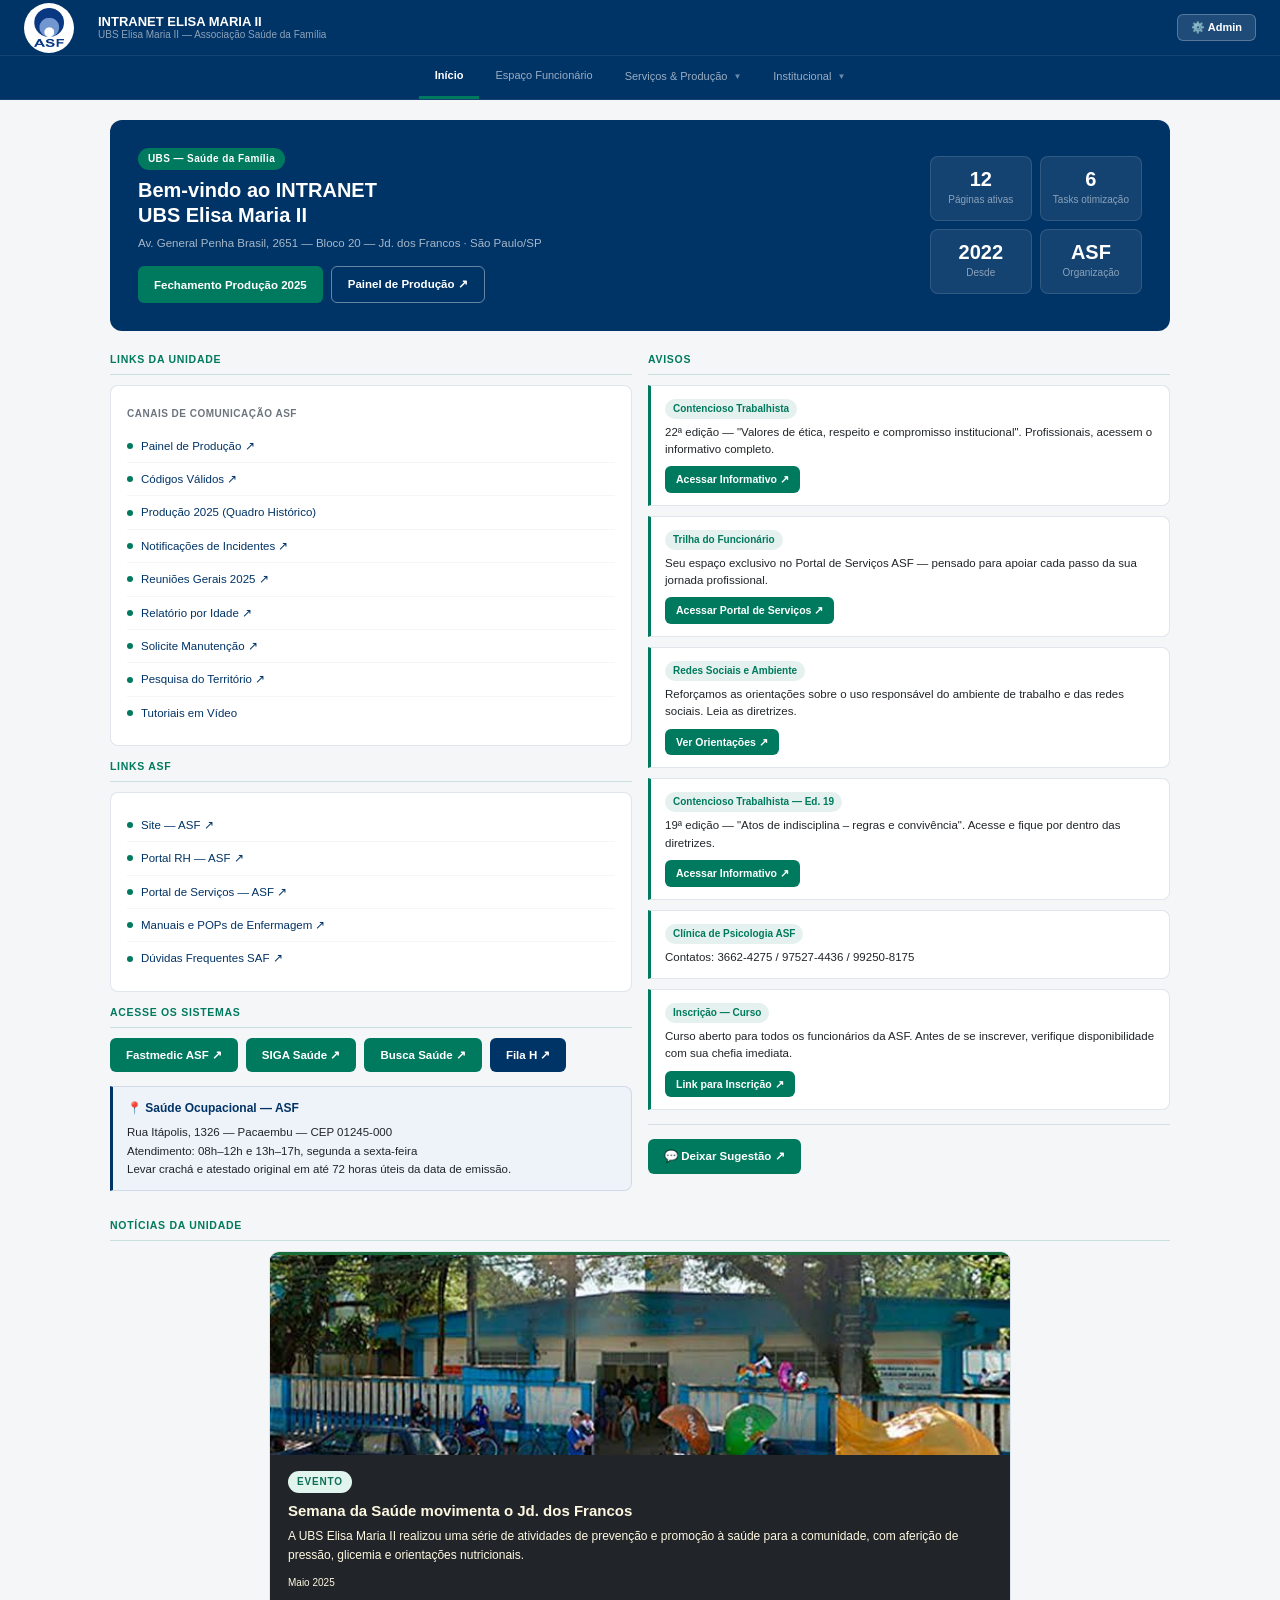
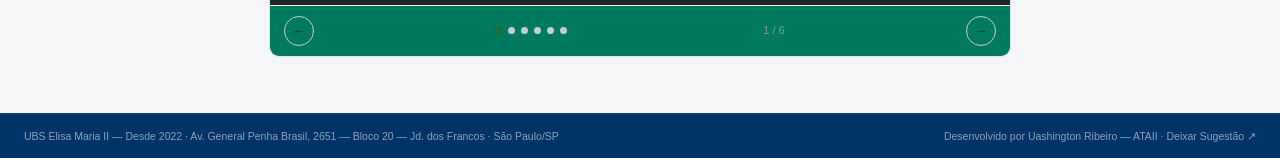
==== commit 5f6cca66: "logo adicionada" ====
--- a/index.html
+++ b/index.html
@@ -13,7 +13,9 @@
   <!-- ════════════════════════════ HEADER ════════════════════════════ -->
   <header class="header">
     <a class="brand" onclick="goPage('inicio')">
-      <img style="max-width: 8%;" src="asf-removebg-preview.png  " alt="">
+      <div style=" width: 50px; height: 50px; background: #ffffff; border-radius: 50%; display: flex; align-items: center; justify-content: center; margin-right: 12px;">
+        <img style="width: 60%;" src="images/logo.png" alt="Logo Elisa Maria II" class="brand-logo">
+      </div>
       <div class="brand-text">
         <span class="brand-name">INTRANET ELISA MARIA II</span>
         <span class="brand-sub">UBS Elisa Maria II — Associação Saúde da Família</span>
--- a/css/style.css
+++ b/css/style.css
@@ -53,7 +53,7 @@
   /* ── HEADER ─────────────────────────────────────────────── */
   .header {
     background: var(--navy);
-    padding: 0 24px;
+    padding: 0px 24px;
     height: 56px;
     display: flex;
     align-items: center;
